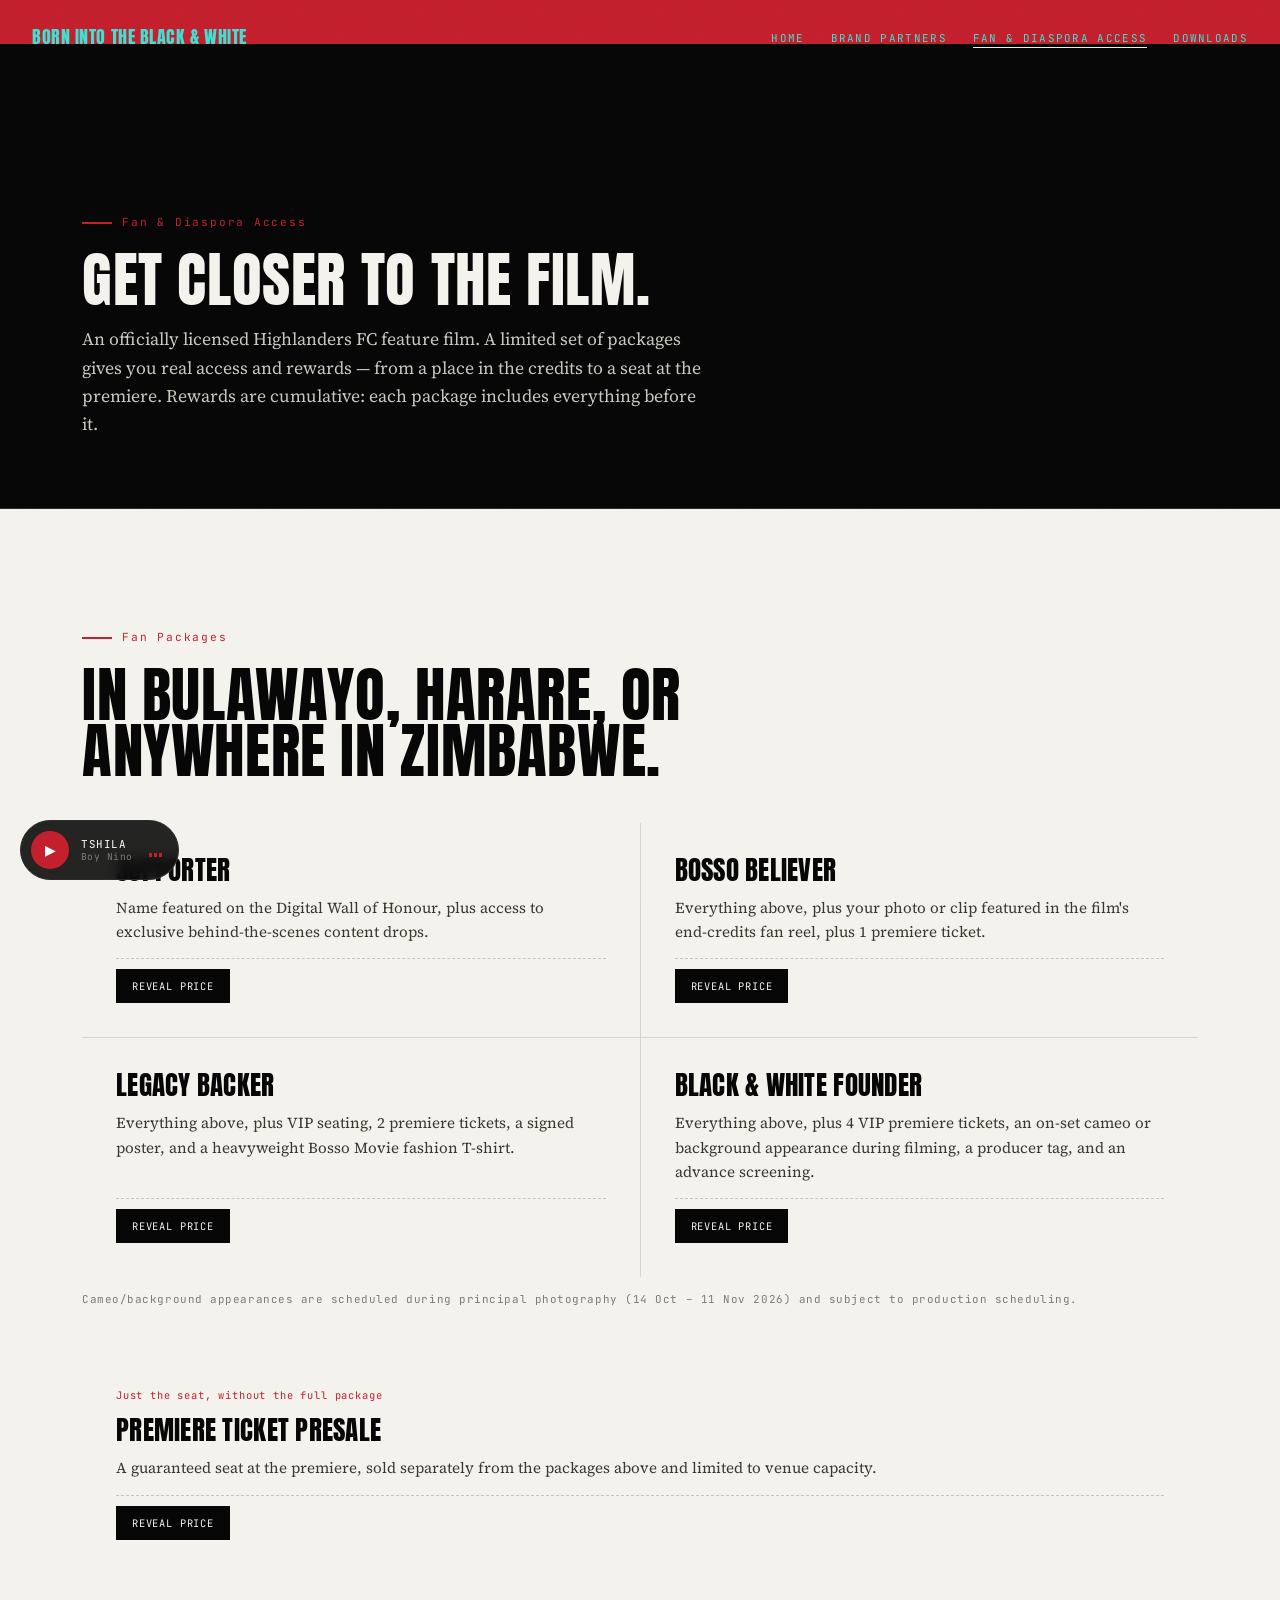
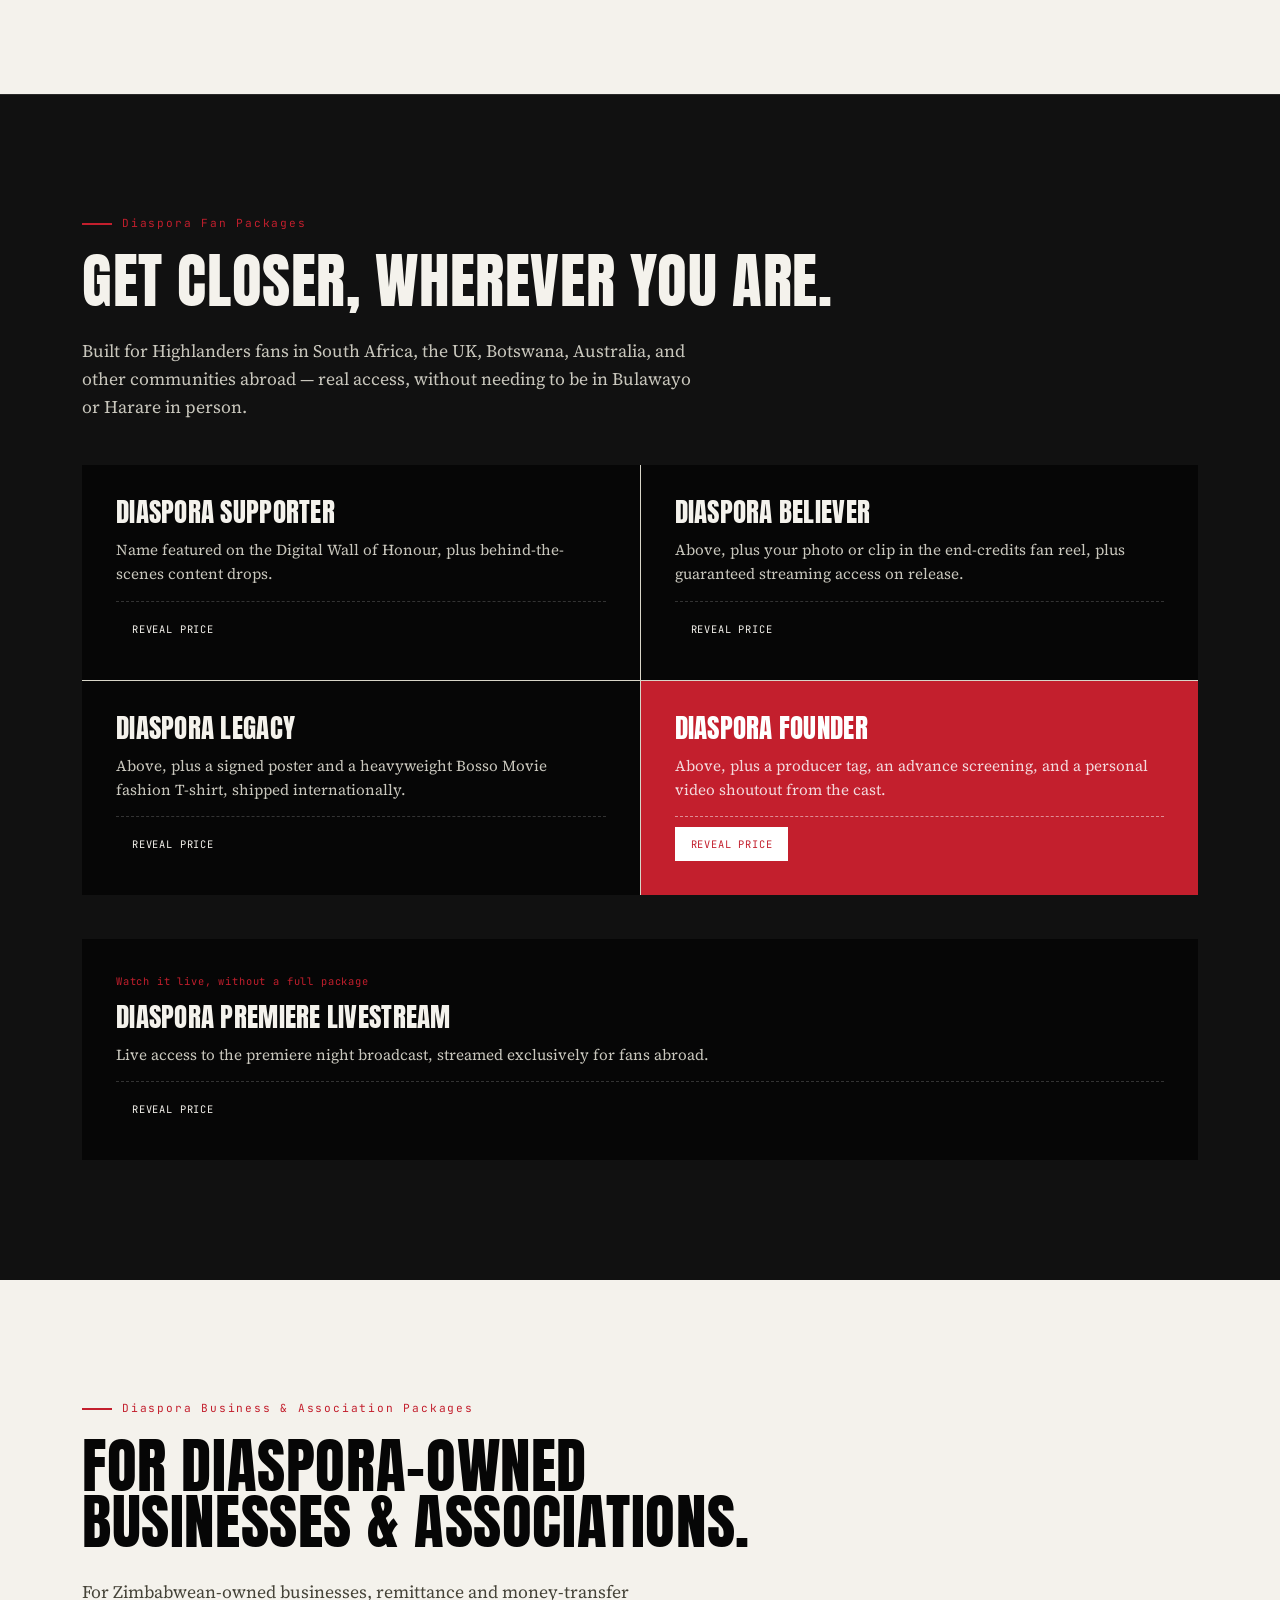
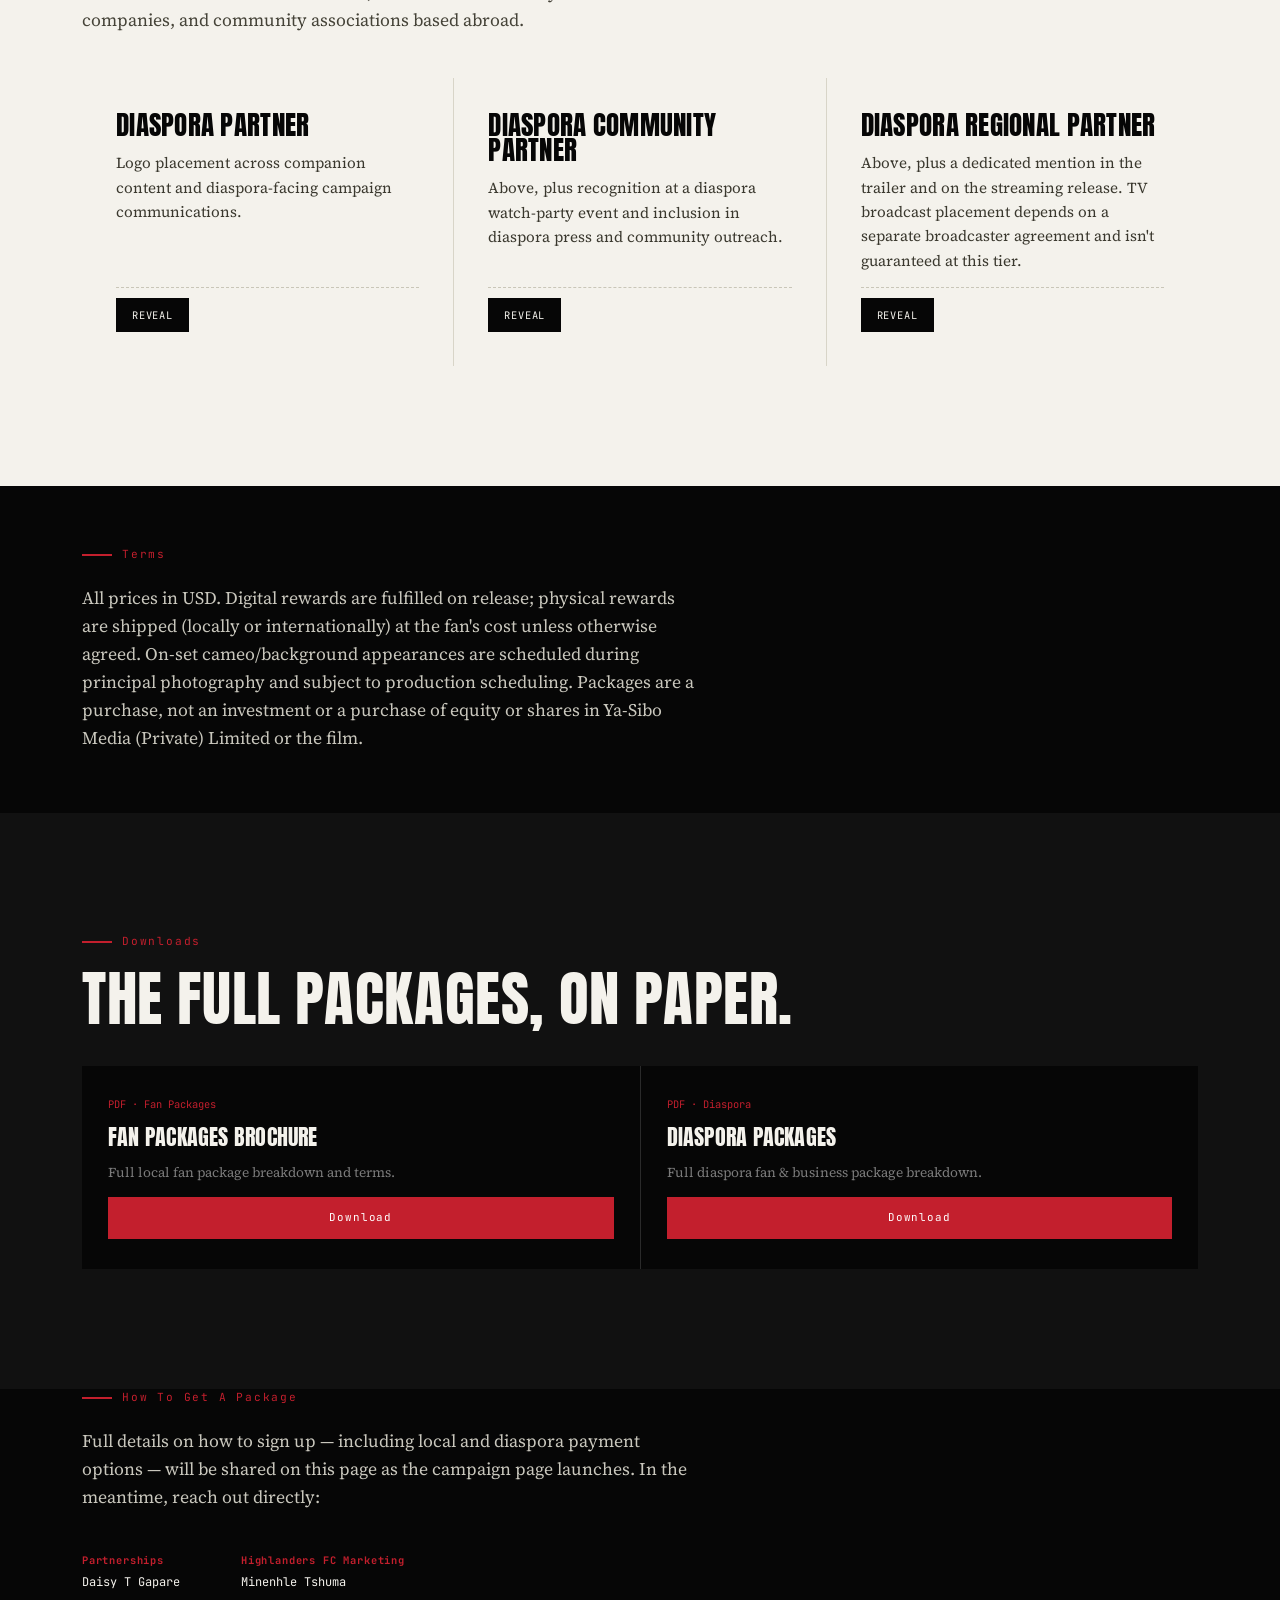
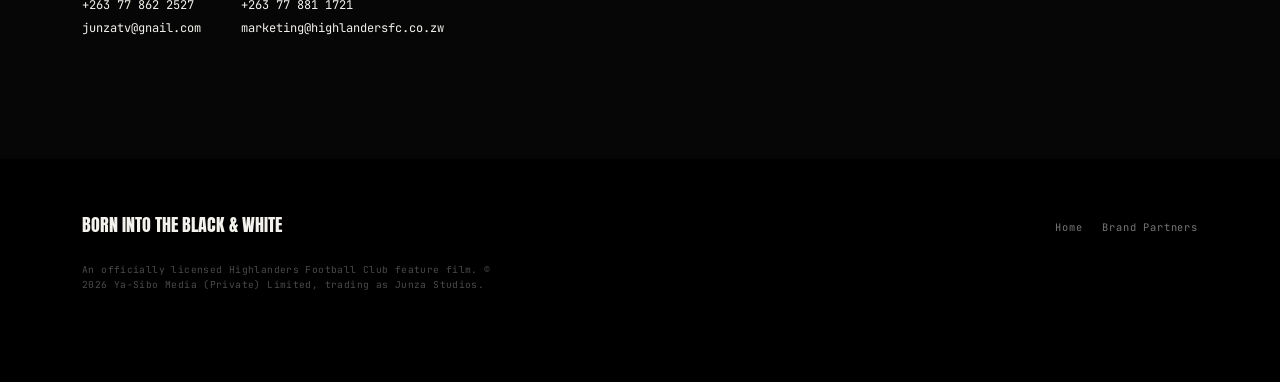
==== fan-access.html @ b7663423 "Add files via upload" ====
<!DOCTYPE html>
<html lang="en">
<head>
<meta charset="UTF-8">
<meta name="viewport" content="width=device-width, initial-scale=1.0">
<title>Fan &amp; Diaspora Access — Born into the Black and White</title>
<meta name="description" content="Fan and diaspora packages for Born into the Black and White, an officially licensed Highlanders FC feature film.">
<link rel="stylesheet" href="style.css">
</head>
<body>

<nav class="site-nav">
  <div class="brand">BORN INTO THE BLACK &amp; WHITE</div>
  <ul>
    <li><a href="index.html">Home</a></li>
    <li><a href="partners.html">Brand Partners</a></li>
    <li><a href="fan-access.html" class="active">Fan &amp; Diaspora Access</a></li>
    <li><a href="#downloads">Downloads</a></li>
  </ul>
  <button class="menu-toggle" aria-label="Menu">MENU</button>
</nav>

<div class="ticker" aria-hidden="true">
  <div class="ticker-track">
    <span>YOUR NAME IN THE CREDITS OF A REAL FEATURE FILM</span>
    <span>★</span>
    <span>DIASPORA STREAMING — WHEREVER YOU ARE</span>
    <span>★</span>
    <span>PREMIERE — BULAWAYO &amp; HARARE, 4 DECEMBER 2026</span>
    <span>★</span>
  </div>
</div>

<header class="subhero">
  <div class="wrap">
    <div class="eyebrow">Fan &amp; Diaspora Access</div>
    <h1 class="section-title">Get closer to the film.</h1>
    <p class="lede">An officially licensed Highlanders FC feature film. A limited set of packages gives you real access and rewards — from a place in the credits to a seat at the premiere. Rewards are cumulative: each package includes everything before it.</p>
  </div>
</header>

<!-- LOCAL FAN PACKAGES -->
<section class="on-paper">
  <div class="wrap">
    <div class="eyebrow">Fan Packages</div>
    <h2 class="section-title">In Bulawayo, Harare, or anywhere in Zimbabwe.</h2>

    <div class="tier-grid">
      <div class="tier-card">
        <h3 class="tier-name">Supporter</h3>
        <p class="desc">Name featured on the Digital Wall of Honour, plus access to exclusive behind-the-scenes content drops.</p>
        <div class="reveal-row"><button class="reveal-btn">Reveal Price</button><span class="price-value">$10</span></div>
      </div>
      <div class="tier-card">
        <h3 class="tier-name">Bosso Believer</h3>
        <p class="desc">Everything above, plus your photo or clip featured in the film's end-credits fan reel, plus 1 premiere ticket.</p>
        <div class="reveal-row"><button class="reveal-btn">Reveal Price</button><span class="price-value">$50</span></div>
      </div>
      <div class="tier-card">
        <h3 class="tier-name">Legacy Backer</h3>
        <p class="desc">Everything above, plus VIP seating, 2 premiere tickets, a signed poster, and a heavyweight Bosso Movie fashion T-shirt.</p>
        <div class="reveal-row"><button class="reveal-btn">Reveal Price</button><span class="price-value">$200</span></div>
      </div>
      <div class="tier-card">
        <h3 class="tier-name">Black &amp; White Founder</h3>
        <p class="desc">Everything above, plus 4 VIP premiere tickets, an on-set cameo or background appearance during filming, a producer tag, and an advance screening.</p>
        <div class="reveal-row"><button class="reveal-btn">Reveal Price</button><span class="price-value">$500</span></div>
      </div>
    </div>
    <p class="cumulative-note">Cameo/background appearances are scheduled during principal photography (14 Oct – 11 Nov 2026) and subject to production scheduling.</p>

    <div class="tier-grid single" style="margin-top:44px;">
      <div class="tier-card">
        <div class="tier-for">Just the seat, without the full package</div>
        <h3 class="tier-name">Premiere Ticket Presale</h3>
        <p class="desc">A guaranteed seat at the premiere, sold separately from the packages above and limited to venue capacity.</p>
        <div class="reveal-row"><button class="reveal-btn">Reveal Price</button><span class="price-value">$15</span></div>
      </div>
    </div>
  </div>
</section>

<!-- DIASPORA PACKAGES -->
<section style="background:var(--ink-2);border-top:1px solid var(--line);">
  <div class="wrap">
    <div class="eyebrow">Diaspora Fan Packages</div>
    <h2 class="section-title">Get closer, wherever you are.</h2>
    <p class="lede">Built for Highlanders fans in South Africa, the UK, Botswana, Australia, and other communities abroad — real access, without needing to be in Bulawayo or Harare in person.</p>

    <div class="tier-grid">
      <div class="tier-card" style="background:var(--ink);color:var(--paper);">
        <h3 class="tier-name" style="color:var(--paper);">Diaspora Supporter</h3>
        <p class="desc" style="color:#c9c7bd;">Name featured on the Digital Wall of Honour, plus behind-the-scenes content drops.</p>
        <div class="reveal-row" style="border-top-color:#333;"><button class="reveal-btn">Reveal Price</button><span class="price-value">$15</span></div>
      </div>
      <div class="tier-card" style="background:var(--ink);color:var(--paper);">
        <h3 class="tier-name" style="color:var(--paper);">Diaspora Believer</h3>
        <p class="desc" style="color:#c9c7bd;">Above, plus your photo or clip in the end-credits fan reel, plus guaranteed streaming access on release.</p>
        <div class="reveal-row" style="border-top-color:#333;"><button class="reveal-btn">Reveal Price</button><span class="price-value">$60</span></div>
      </div>
      <div class="tier-card" style="background:var(--ink);color:var(--paper);">
        <h3 class="tier-name" style="color:var(--paper);">Diaspora Legacy</h3>
        <p class="desc" style="color:#c9c7bd;">Above, plus a signed poster and a heavyweight Bosso Movie fashion T-shirt, shipped internationally.</p>
        <div class="reveal-row" style="border-top-color:#333;"><button class="reveal-btn">Reveal Price</button><span class="price-value">$220</span></div>
      </div>
      <div class="tier-card" style="background:var(--blood);color:#fff;">
        <h3 class="tier-name" style="color:#fff;">Diaspora Founder</h3>
        <p class="desc" style="color:#f3d9dc;">Above, plus a producer tag, an advance screening, and a personal video shoutout from the cast.</p>
        <div class="reveal-row" style="border-top-color:#e08b93;"><button class="reveal-btn" style="background:#fff;color:var(--blood);">Reveal Price</button><span class="price-value" style="color:#fff;">$550</span></div>
      </div>
    </div>

    <div class="tier-grid single" style="margin-top:44px;">
      <div class="tier-card" style="background:var(--ink);color:var(--paper);">
        <div class="tier-for">Watch it live, without a full package</div>
        <h3 class="tier-name" style="color:var(--paper);">Diaspora Premiere Livestream</h3>
        <p class="desc" style="color:#c9c7bd;">Live access to the premiere night broadcast, streamed exclusively for fans abroad.</p>
        <div class="reveal-row" style="border-top-color:#333;"><button class="reveal-btn">Reveal Price</button><span class="price-value">$20</span></div>
      </div>
    </div>
  </div>
</section>

<!-- DIASPORA BUSINESS -->
<section class="on-paper">
  <div class="wrap">
    <div class="eyebrow">Diaspora Business &amp; Association Packages</div>
    <h2 class="section-title">For diaspora-owned businesses &amp; associations.</h2>
    <p class="lede">For Zimbabwean-owned businesses, remittance and money-transfer companies, and community associations based abroad.</p>

    <div class="tier-grid" style="grid-template-columns:repeat(3,1fr);">
      <div class="tier-card">
        <h3 class="tier-name">Diaspora Partner</h3>
        <p class="desc">Logo placement across companion content and diaspora-facing campaign communications.</p>
        <div class="reveal-row"><button class="reveal-btn">Reveal</button><span class="price-value">$1,500</span></div>
      </div>
      <div class="tier-card">
        <h3 class="tier-name">Diaspora Community Partner</h3>
        <p class="desc">Above, plus recognition at a diaspora watch-party event and inclusion in diaspora press and community outreach.</p>
        <div class="reveal-row"><button class="reveal-btn">Reveal</button><span class="price-value">$3,000</span></div>
      </div>
      <div class="tier-card">
        <h3 class="tier-name">Diaspora Regional Partner</h3>
        <p class="desc">Above, plus a dedicated mention in the trailer and on the streaming release. TV broadcast placement depends on a separate broadcaster agreement and isn't guaranteed at this tier.</p>
        <div class="reveal-row"><button class="reveal-btn">Reveal</button><span class="price-value">$5,000</span></div>
      </div>
    </div>
  </div>
</section>

<!-- TERMS -->
<section style="padding-top:60px;padding-bottom:60px;">
  <div class="wrap">
    <div class="eyebrow">Terms</div>
    <p class="lede">All prices in USD. Digital rewards are fulfilled on release; physical rewards are shipped (locally or internationally) at the fan's cost unless otherwise agreed. On-set cameo/background appearances are scheduled during principal photography and subject to production scheduling. Packages are a purchase, not an investment or a purchase of equity or shares in Ya-Sibo Media (Private) Limited or the film.</p>
  </div>
</section>

<!-- DOWNLOADS -->
<section id="downloads" class="downloads">
  <div class="wrap">
    <div class="eyebrow">Downloads</div>
    <h2 class="section-title">The full packages, on paper.</h2>
    <div class="dl-grid">
      <div class="dl-card">
        <div class="dl-icon">PDF · Fan Packages</div>
        <h3>Fan Packages Brochure</h3>
        <p>Full local fan package breakdown and terms.</p>
        <a class="dl-btn" href="assets/Fan-Packages-Brochure.pdf" download>Download</a>
      </div>
      <div class="dl-card">
        <div class="dl-icon">PDF · Diaspora</div>
        <h3>Diaspora Packages</h3>
        <p>Full diaspora fan &amp; business package breakdown.</p>
        <a class="dl-btn" href="assets/Diaspora-Packages.pdf" download>Download</a>
      </div>
    </div>
  </div>
</section>

<!-- HOW TO GET A PACKAGE -->
<section style="padding-top:0;">
  <div class="wrap">
    <div class="eyebrow">How To Get A Package</div>
    <p class="lede">Full details on how to sign up — including local and diaspora payment options — will be shared on this page as the campaign page launches. In the meantime, reach out directly:</p>
    <div class="contact-people">
      <div class="who"><b>Partnerships</b>Daisy T Gapare<br>+263 77 862 2527<br>junzatv@gnail.com</div>
      <div class="who"><b>Highlanders FC Marketing</b>Minenhle Tshuma<br>+263 77 881 1721<br>marketing@highlandersfc.co.zw</div>
    </div>
  </div>
</section>

<footer>
  <div class="wrap">
    <div class="footer-row">
      <div class="brand">BORN INTO THE BLACK &amp; WHITE</div>
      <ul>
        <li><a href="index.html">Home</a></li>
        <li><a href="partners.html">Brand Partners</a></li>
      </ul>
    </div>
    <div class="fine">An officially licensed Highlanders Football Club feature film. © 2026 Ya-Sibo Media (Private) Limited, trading as Junza Studios.</div>
  </div>
</footer>

<div class="player" id="player">
  <button id="player-toggle" aria-label="Play theme song"><span id="player-icon">▶</span></button>
  <div class="meta">
    <span class="track">TSHILA</span>
    <span class="artist">Boy Nino</span>
  </div>
  <div class="eq"><span></span><span></span><span></span></div>
  <audio id="theme-audio" src="assets/theme-song.mp3" preload="none"></audio>
</div>

<script src="script.js"></script>
</body>
</html>
---- style.css ----
@import url('https://fonts.googleapis.com/css2?family=Anton&family=Source+Serif+4:ital,opsz,wght@0,8..60,400;0,8..60,500;0,8..60,600;1,8..60,400&family=JetBrains+Mono:wght@400;500;700&display=swap');

:root{
  --ink:#060606;
  --ink-2:#111111;
  --paper:#f4f2ec;
  --paper-dim:#e6e3d8;
  --blood:#c31f2d;
  --blood-deep:#8f1620;
  --steel:#7a7a7a;
  --line:#2a2a2a;
  --line-light:#d8d5c8;
}
*{box-sizing:border-box;margin:0;padding:0;}
html{scroll-behavior:smooth;}
body{
  background:var(--ink);
  color:var(--paper);
  font-family:'Source Serif 4', serif;
  line-height:1.6;
  overflow-x:hidden;
}
h1,h2,h3,.display{
  font-family:'Anton', sans-serif;
  letter-spacing:0.01em;
  line-height:0.92;
  font-weight:400;
  text-transform:uppercase;
}
.mono{
  font-family:'JetBrains Mono', monospace;
  letter-spacing:0.1em;
  text-transform:uppercase;
}
a{color:inherit;text-decoration:none;}
img{max-width:100%;display:block;}
.wrap{max-width:1180px;margin:0 auto;padding:0 32px;}
@media (max-width:640px){ .wrap{padding:0 20px;} }

/* film-grain overlay */
body::before{
  content:'';position:fixed;inset:0;pointer-events:none;z-index:200;opacity:0.05;
  background-image:url("data:image/svg+xml,%3Csvg xmlns='http://www.w3.org/2000/svg' width='120' height='120'%3E%3Cfilter id='n'%3E%3CfeTurbulence type='fractalNoise' baseFrequency='0.9' numOctaves='2' stitchTiles='stitch'/%3E%3C/filter%3E%3Crect width='100%25' height='100%25' filter='url(%23n)'/%3E%3C/svg%3E");
  mix-blend-mode:overlay;
}

/* ---------- NAV ---------- */
nav.site-nav{
  position:fixed;top:0;left:0;right:0;z-index:100;
  display:flex;align-items:center;justify-content:space-between;
  padding:22px 32px;
  mix-blend-mode:difference;
  color:#fff;
}
nav.site-nav .brand{font-family:'Anton';font-size:1.15rem;letter-spacing:0.03em;}
nav.site-nav ul{display:flex;gap:26px;list-style:none;}
nav.site-nav a{font-family:'JetBrains Mono';font-size:0.68rem;letter-spacing:0.12em;text-transform:uppercase;}
nav.site-nav a.active{border-bottom:1px solid var(--paper);padding-bottom:2px;}
nav.site-nav .menu-toggle{display:none;background:none;border:none;color:#fff;font-family:'JetBrains Mono';font-size:0.68rem;cursor:pointer;}
@media (max-width:780px){
  nav.site-nav ul{display:none;}
  nav.site-nav .menu-toggle{display:block;}
}

/* ---------- TICKER ---------- */
.ticker{
  position:relative;z-index:20;background:var(--blood);color:#fff;
  overflow:hidden;white-space:nowrap;padding:9px 0;
}
.ticker-track{display:inline-block;padding-left:100%;animation:ticker 32s linear infinite;}
.ticker span{font-family:'JetBrains Mono';font-size:0.7rem;letter-spacing:0.12em;margin-right:48px;}
@keyframes ticker{ from{transform:translateX(0);} to{transform:translateX(-100%);} }
@media (prefers-reduced-motion: reduce){ .ticker-track{animation:none;} }

/* ---------- ELEMENT SCAFFOLD ---------- */
section{padding:120px 0;position:relative;}
.eyebrow{
  font-family:'JetBrains Mono';font-size:0.7rem;letter-spacing:0.16em;
  color:var(--blood);margin-bottom:20px;display:flex;align-items:center;gap:10px;
}
.eyebrow::before{content:'';width:30px;height:2px;background:var(--blood);display:inline-block;}
.section-title{font-size:clamp(2.1rem,5.5vw,3.8rem);margin-bottom:28px;max-width:760px;}
.lede{font-size:1.1rem;max-width:620px;color:#c9c7bd;}
.on-paper .lede{color:#454338;}
.on-paper{background:var(--paper);color:var(--ink);}
.on-paper .section-title{color:var(--ink);}

/* ---------- MINI PLAYER (persists across pages) ---------- */
.player{
  position:fixed;left:20px;bottom:20px;z-index:150;
  display:flex;align-items:center;gap:12px;
  background:rgba(6,6,6,0.88);backdrop-filter:blur(6px);
  border:1px solid #2c2c2c;padding:10px 16px 10px 10px;
  border-radius:999px;
}
.player button{
  width:38px;height:38px;border-radius:50%;border:none;background:var(--blood);color:#fff;
  cursor:pointer;font-size:0.85rem;display:flex;align-items:center;justify-content:center;flex-shrink:0;
}
.player button:focus-visible{outline:2px solid #fff;outline-offset:2px;}
.player .meta{display:flex;flex-direction:column;line-height:1.15;}
.player .meta .track{font-family:'JetBrains Mono';font-size:0.68rem;letter-spacing:0.05em;color:#fff;}
.player .meta .artist{font-family:'JetBrains Mono';font-size:0.6rem;letter-spacing:0.05em;color:var(--steel);}
.eq{display:flex;align-items:flex-end;gap:2px;height:14px;margin-left:4px;}
.eq span{width:3px;background:var(--blood);height:4px;animation:eq 0.9s ease-in-out infinite;}
.eq span:nth-child(2){animation-delay:0.15s;}
.eq span:nth-child(3){animation-delay:0.3s;}
.player.playing .eq span{animation-play-state:running;}
.player:not(.playing) .eq span{animation-play-state:paused;height:4px;}
@keyframes eq{ 0%,100%{height:4px;} 50%{height:14px;} }

/* ---------- HERO (index) ---------- */
.hero{
  position:relative;min-height:100svh;display:flex;align-items:flex-end;
  background:var(--ink);overflow:hidden;
}
.hero-media{
  position:absolute;inset:0;z-index:1;
}
.hero-media img, .hero-media video{
  width:100%;height:100%;object-fit:cover;object-position:center 15%;
  animation:kenburns 24s ease-in-out infinite alternate;
}
@keyframes kenburns{ from{transform:scale(1);} to{transform:scale(1.08);} }
.hero-media::after{
  content:'';position:absolute;inset:0;
  background:linear-gradient(180deg, rgba(6,6,6,0.15) 0%, rgba(6,6,6,0.35) 55%, rgba(6,6,6,0.96) 100%);
}
.hero-content{position:relative;z-index:5;padding:0 32px 64px;width:100%;}
.hero-content .badge{
  display:inline-flex;align-items:center;gap:8px;font-family:'JetBrains Mono';
  font-size:0.65rem;letter-spacing:0.12em;color:var(--paper);border:1px solid #444;
  padding:7px 14px;border-radius:999px;margin-bottom:22px;
}
.hero-content .badge::before{content:'●';color:var(--blood);}
.hero-tagline{font-family:'Anton';font-size:clamp(1.1rem,2.6vw,1.6rem);color:var(--paper);
  max-width:640px;letter-spacing:0.01em;text-transform:none;line-height:1.25;font-style:normal;}
.hero-tagline em{color:var(--blood);font-style:normal;}
.scroll-cue{
  position:absolute;bottom:26px;right:32px;z-index:5;
  font-family:'JetBrains Mono';font-size:0.62rem;letter-spacing:0.16em;color:#999;
  writing-mode:vertical-rl;
}
@media (max-width:640px){ .scroll-cue{display:none;} }

/* ---------- TRUST STRIP ---------- */
.trust{background:var(--ink-2);border-top:1px solid var(--line);border-bottom:1px solid var(--line);padding:26px 0;}
.trust .wrap{display:flex;align-items:center;justify-content:space-between;flex-wrap:wrap;gap:18px;}
.trust p{font-family:'JetBrains Mono';font-size:0.72rem;letter-spacing:0.06em;color:#c9c7bd;}
.trust .links{display:flex;gap:20px;flex-wrap:wrap;}
.trust .links a{font-family:'JetBrains Mono';font-size:0.68rem;color:var(--blood);border-bottom:1px solid var(--blood);padding-bottom:2px;}

/* ---------- STORY (teaser, minimal) ---------- */
.story-copy{max-width:60ch;}
.story-copy p{font-size:1.15rem;margin-bottom:22px;}
.story-copy .theme-q{font-family:'Anton';font-size:clamp(1.5rem,3vw,2.2rem);text-transform:none;
  color:var(--paper);border-left:3px solid var(--blood);padding-left:22px;margin:36px 0;line-height:1.3;}
.veil-note{font-family:'JetBrains Mono';font-size:0.68rem;letter-spacing:0.08em;color:var(--steel);margin-top:20px;}

/* ---------- SOUND / MUSIC CARD ---------- */
.sound-card{
  display:flex;align-items:center;gap:28px;background:var(--ink-2);border:1px solid var(--line);
  padding:28px;margin-top:44px;flex-wrap:wrap;
}
.sound-art{width:96px;height:96px;flex-shrink:0;background:var(--paper);overflow:hidden;}
.sound-art img{width:100%;height:100%;object-fit:cover;}
.sound-info{flex:1;min-width:200px;}
.sound-info .eyebrow{margin-bottom:8px;}
.sound-info h3{font-size:1.6rem;}
.sound-info p{font-family:'JetBrains Mono';font-size:0.72rem;color:var(--steel);margin-top:6px;}
.big-play{
  width:56px;height:56px;border-radius:50%;background:var(--blood);border:none;color:#fff;
  font-size:1rem;cursor:pointer;flex-shrink:0;
}
.big-play:focus-visible{outline:2px solid #fff;outline-offset:2px;}

/* ---------- SOCIAL WATCH / PRESS WALL ---------- */
.press-grid{display:grid;grid-template-columns:repeat(3,1fr);gap:1px;background:var(--line);margin-top:48px;}
.press-card{background:var(--ink);padding:30px 26px;min-height:190px;display:flex;flex-direction:column;justify-content:space-between;}
.press-card .kind{font-family:'JetBrains Mono';font-size:0.62rem;color:var(--blood);letter-spacing:0.1em;}
.press-card h3{font-size:1.35rem;margin:10px 0 8px;text-transform:none;font-family:'Source Serif 4';font-weight:600;line-height:1.3;}
.press-card p{font-size:0.85rem;color:var(--steel);}
.press-card .src{margin-top:16px;font-family:'JetBrains Mono';font-size:0.65rem;color:var(--paper);border-bottom:1px solid var(--blood);align-self:flex-start;padding-bottom:2px;}
.press-card.placeholder{opacity:0.45;border:1px dashed #333;justify-content:center;align-items:center;text-align:center;}
.press-card.placeholder p{font-family:'JetBrains Mono';font-size:0.65rem;letter-spacing:0.08em;}
@media (max-width:900px){ .press-grid{grid-template-columns:1fr 1fr;} }
@media (max-width:600px){ .press-grid{grid-template-columns:1fr;} }

/* ---------- SPLIT CTA ---------- */
.split-cta{display:grid;grid-template-columns:1fr 1fr;min-height:60vh;}
.split-cta a{
  display:flex;flex-direction:column;justify-content:center;padding:60px 56px;
  position:relative;overflow:hidden;transition:padding-left 0.3s;
}
.split-cta a:hover{padding-left:72px;}
.split-cta a.brands{background:var(--ink);color:var(--paper);}
.split-cta a.fans{background:var(--blood);color:#fff;}
.split-cta .eyebrow{color:inherit;opacity:0.75;}
.split-cta .eyebrow::before{background:currentColor;}
.split-cta h3{font-size:clamp(2rem,5vw,3.2rem);}
.split-cta .arrow{margin-top:18px;font-family:'JetBrains Mono';font-size:0.75rem;letter-spacing:0.1em;}
@media (max-width:780px){ .split-cta{grid-template-columns:1fr;} }

/* ---------- FOOTER ---------- */
footer{background:#000;color:#777;padding:52px 0 90px;}
.footer-row{display:flex;justify-content:space-between;align-items:center;flex-wrap:wrap;gap:16px;}
footer .brand{font-family:'Anton';font-size:1.1rem;color:var(--paper);}
footer ul{list-style:none;display:flex;gap:20px;flex-wrap:wrap;}
footer a{font-family:'JetBrains Mono';font-size:0.65rem;letter-spacing:0.08em;}
footer .fine{font-family:'JetBrains Mono';font-size:0.6rem;color:#4a4a4a;margin-top:22px;letter-spacing:0.04em;max-width:70ch;}

/* ---------- SUB-PAGE HERO (partners / fan-access) ---------- */
.subhero{
  padding:170px 0 70px;background:var(--ink);border-bottom:1px solid var(--line);
}
.subhero .section-title{margin-bottom:18px;}

/* ---------- TABLES ---------- */
.data-table{width:100%;border-collapse:collapse;margin-top:32px;}
.data-table th, .data-table td{text-align:left;padding:16px 18px;border-bottom:1px solid var(--line-light);font-size:0.92rem;}
.on-paper .data-table th, .on-paper .data-table td{border-bottom:1px solid #d3d0c2;}
.data-table th{font-family:'JetBrains Mono';font-size:0.62rem;letter-spacing:0.1em;color:var(--blood);text-transform:uppercase;}
.data-table td.phase{font-family:'Anton';font-size:1.1rem;text-transform:uppercase;}

/* ---------- TIER / PACKAGE CARDS with price-reveal ---------- */
.tier-grid{display:grid;grid-template-columns:repeat(2,1fr);gap:1px;background:var(--line-light);margin-top:44px;}
.tier-grid.single{grid-template-columns:1fr;}
.tier-card{background:var(--paper);padding:34px;display:flex;flex-direction:column;gap:14px;}
.tier-card .tier-name{font-size:1.7rem;}
.tier-card .tier-for{font-family:'JetBrains Mono';font-size:0.65rem;color:var(--blood);letter-spacing:0.08em;}
.tier-card p.desc{font-size:0.95rem;color:#3a382e;}
.tier-card .cap{font-family:'JetBrains Mono';font-size:0.6rem;color:var(--steel);letter-spacing:0.06em;}
.reveal-row{display:flex;align-items:center;gap:14px;margin-top:auto;padding-top:10px;border-top:1px dashed #c9c6b8;}
.reveal-btn{
  font-family:'JetBrains Mono';font-size:0.65rem;letter-spacing:0.08em;text-transform:uppercase;
  background:var(--ink);color:var(--paper);border:none;padding:10px 16px;cursor:pointer;
}
.reveal-btn:focus-visible{outline:2px solid var(--blood);outline-offset:2px;}
.price-value{font-family:'JetBrains Mono';font-size:1rem;color:var(--blood);display:none;}
.price-value.shown{display:inline;}
.reveal-btn.used{display:none;}
@media (max-width:780px){ .tier-grid{grid-template-columns:1fr;} }

/* cumulative note */
.cumulative-note{font-family:'JetBrains Mono';font-size:0.68rem;color:var(--steel);letter-spacing:0.05em;margin-top:14px;}

/* ---------- DOWNLOADS ---------- */
.downloads{background:var(--ink-2);}
.dl-grid{display:grid;grid-template-columns:repeat(auto-fit,minmax(240px,1fr));gap:1px;background:var(--line);margin-top:40px;}
.dl-card{background:var(--ink);padding:30px 26px;display:flex;flex-direction:column;gap:14px;}
.dl-card .dl-icon{font-family:'JetBrains Mono';font-size:0.65rem;color:var(--blood);}
.dl-card h3{font-size:1.4rem;}
.dl-card p{font-size:0.85rem;color:var(--steel);}
.dl-card a.dl-btn{
  margin-top:auto;font-family:'JetBrains Mono';font-size:0.68rem;letter-spacing:0.08em;
  background:var(--blood);color:#fff;padding:12px 16px;text-align:center;
}
.dl-card.soon{opacity:0.5;}
.dl-card.soon a.dl-btn{background:#333;pointer-events:none;}

/* ---------- FORM ---------- */
.contact-block{background:var(--ink);}
form.inline-form{display:flex;flex-direction:column;gap:18px;max-width:520px;margin-top:36px;}
.field label{font-family:'JetBrains Mono';font-size:0.62rem;letter-spacing:0.1em;color:var(--blood);display:block;margin-bottom:8px;}
.field input, .field select, .field textarea{
  width:100%;background:transparent;border:none;border-bottom:1px solid #3a3a3a;
  color:var(--paper);font-family:'Source Serif 4';font-size:1rem;padding:10px 2px;
}
.field input:focus, .field select:focus, .field textarea:focus{ outline:none;border-bottom:1px solid var(--blood); }
.field select option{color:#000;}
button.submit{
  margin-top:6px;align-self:flex-start;background:var(--blood);color:#fff;border:none;
  font-family:'JetBrains Mono';font-size:0.72rem;letter-spacing:0.1em;text-transform:uppercase;
  padding:15px 28px;cursor:pointer;
}
button.submit:focus-visible{outline:2px solid #fff;outline-offset:2px;}
.form-status{font-family:'JetBrains Mono';font-size:0.7rem;color:var(--steel);min-height:1.2em;}
.contact-people{margin-top:40px;display:flex;gap:40px;flex-wrap:wrap;}
.contact-people .who{font-family:'JetBrains Mono';font-size:0.75rem;line-height:1.9;}
.contact-people .who b{color:var(--blood);display:block;font-size:0.65rem;letter-spacing:0.08em;}

@media (prefers-reduced-motion: reduce){
  html{scroll-behavior:auto;}
  .hero-media img, .hero-media video{animation:none;}
}
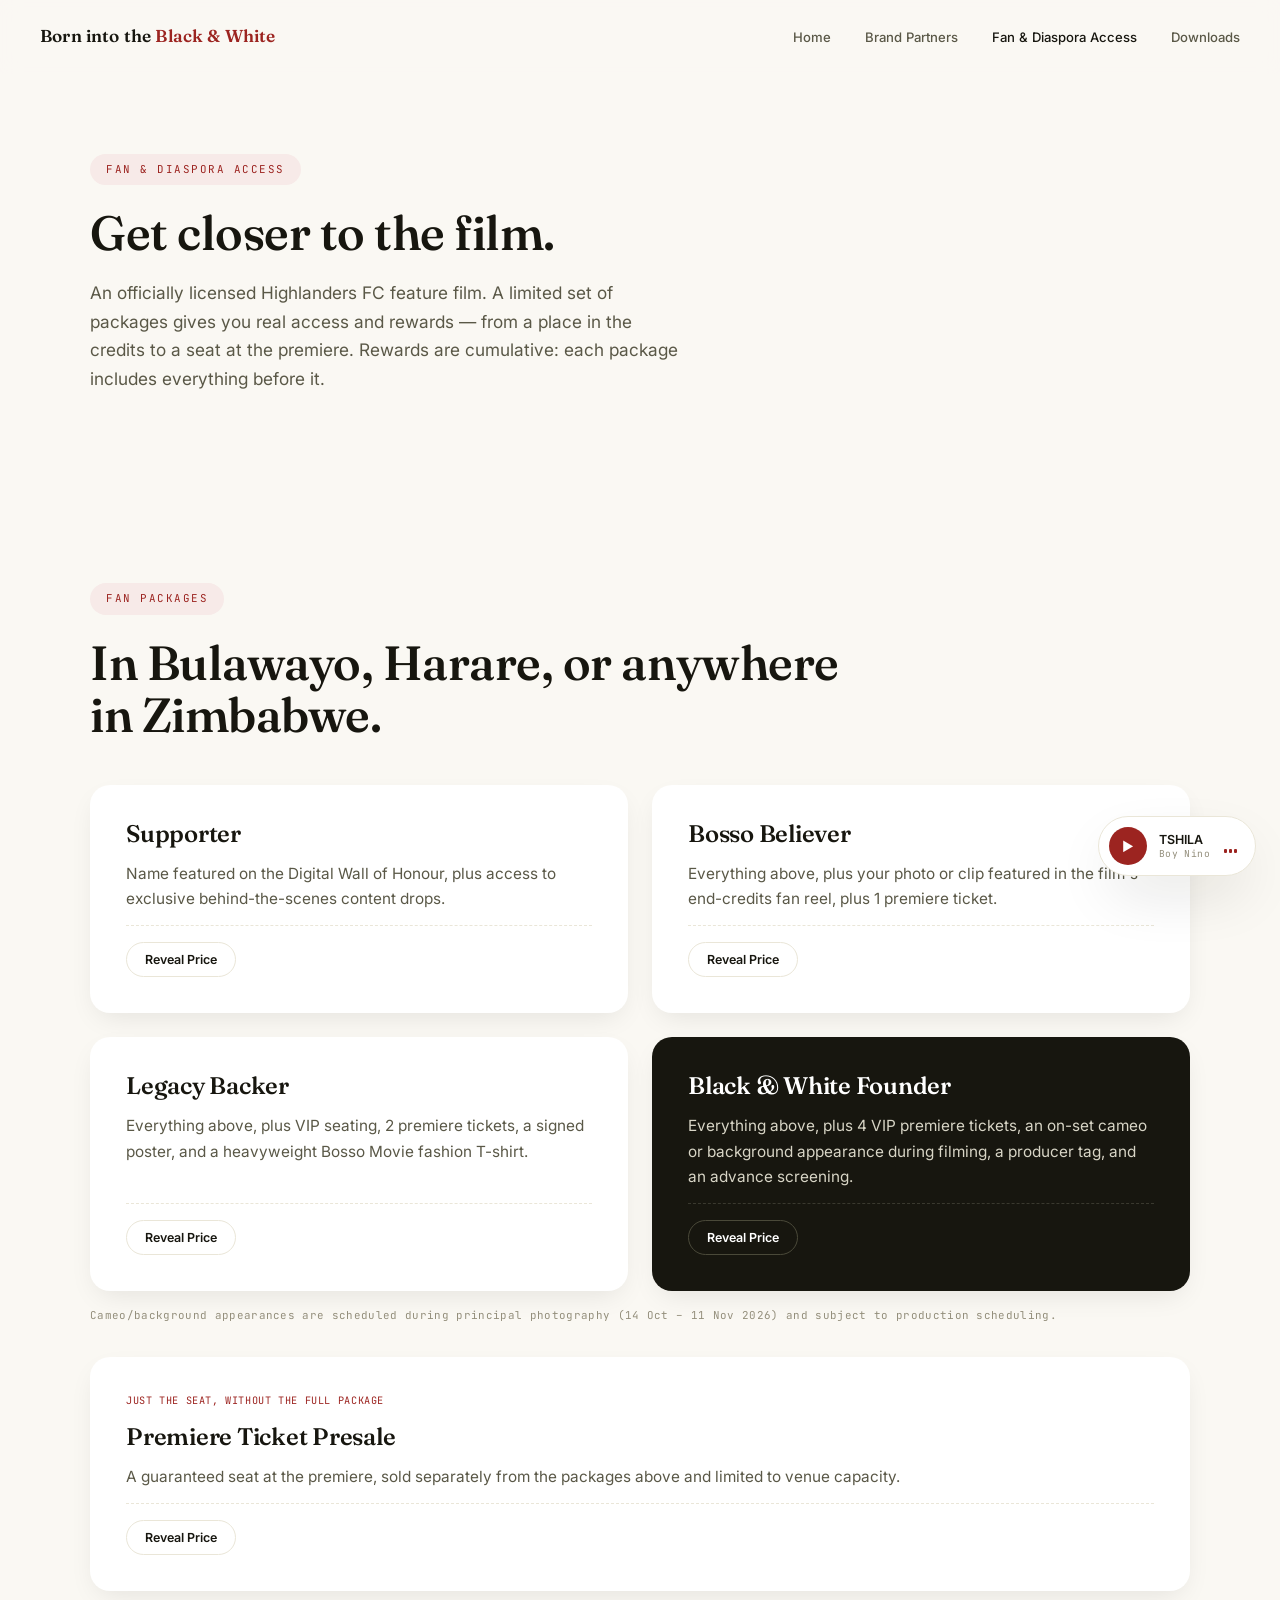
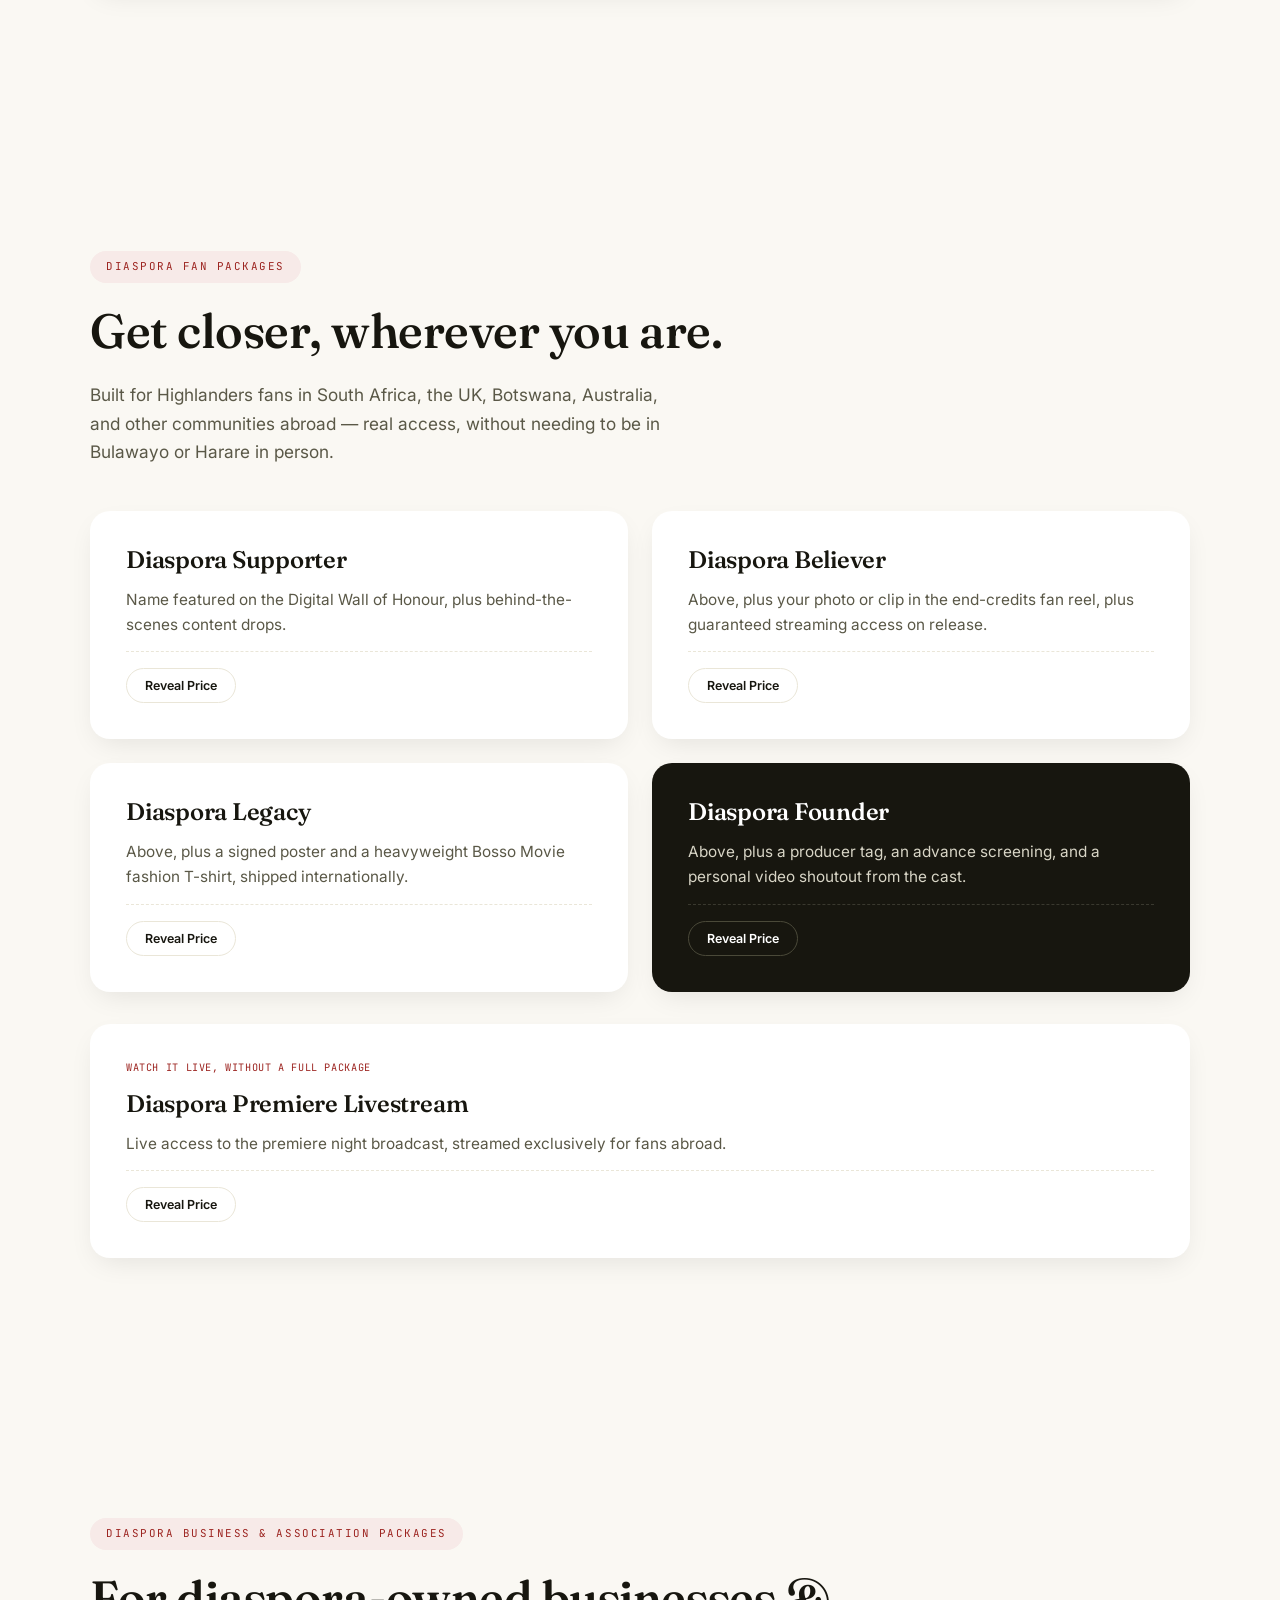
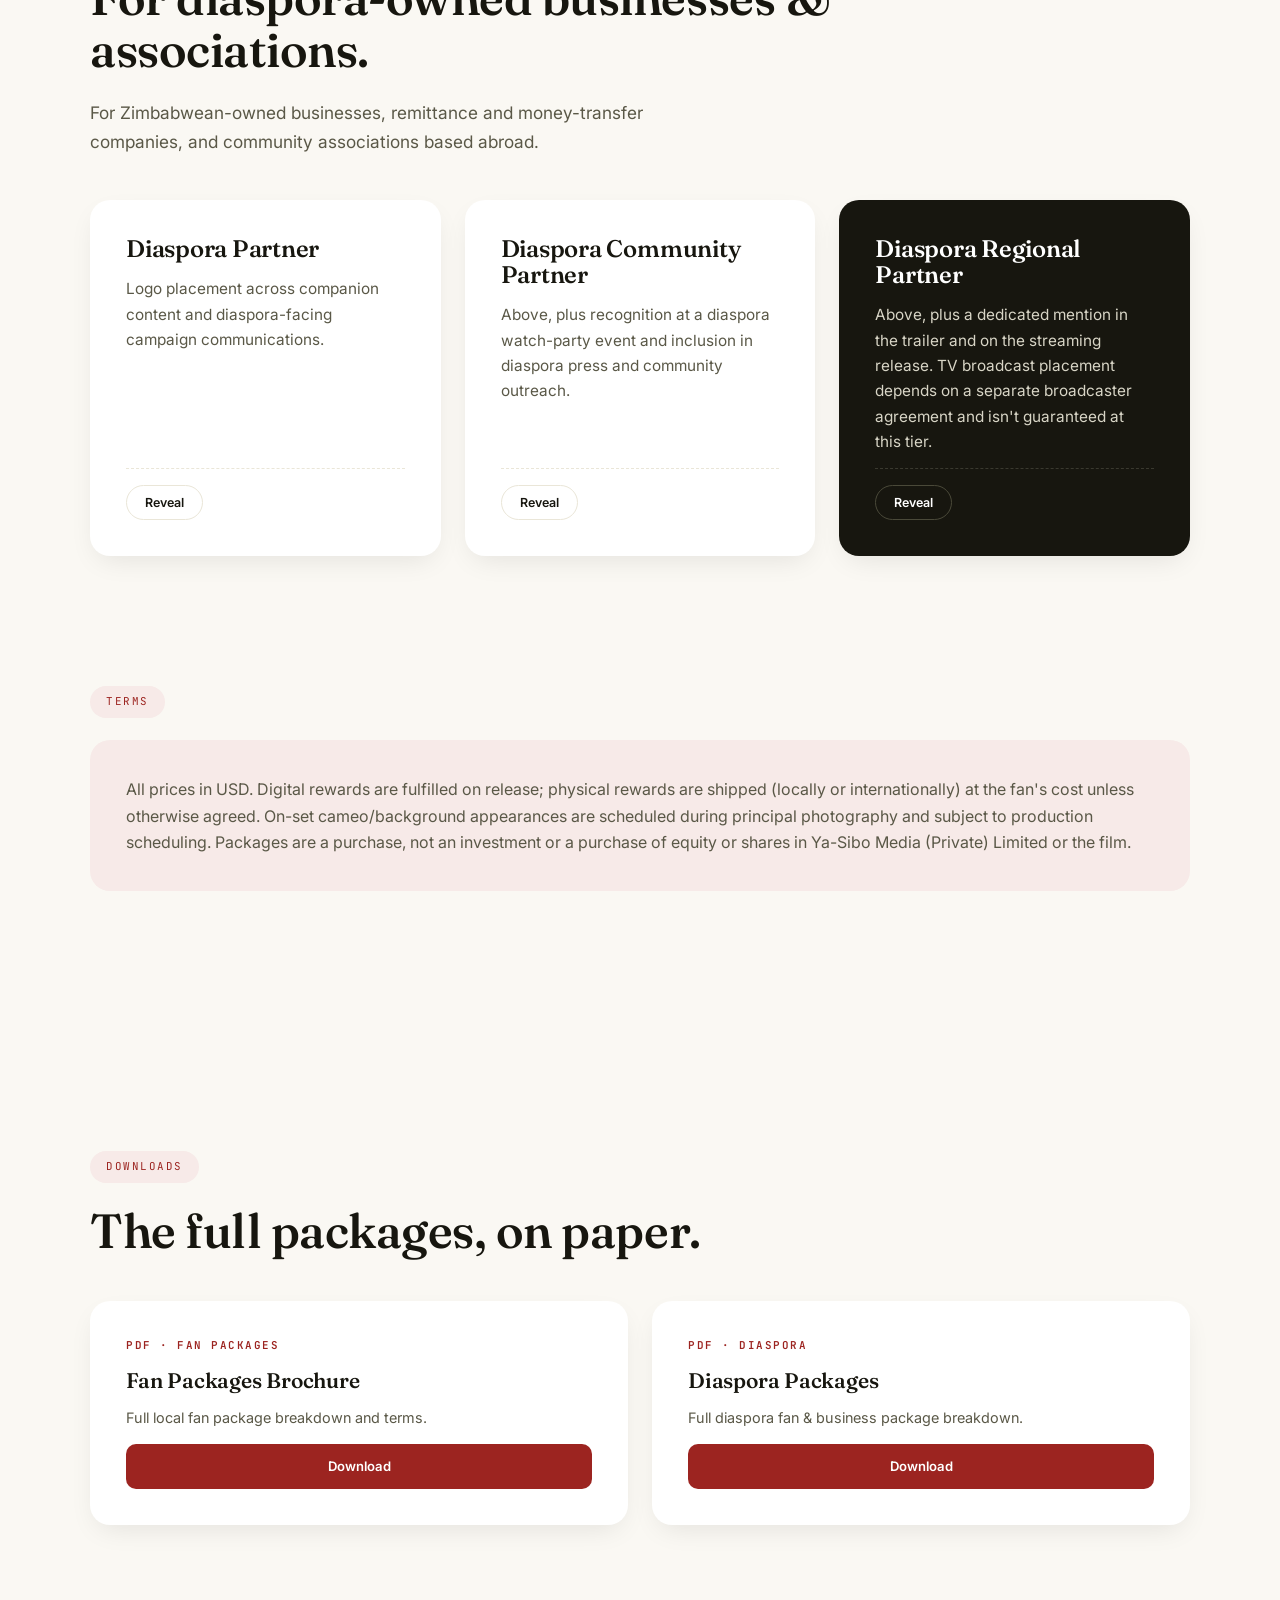
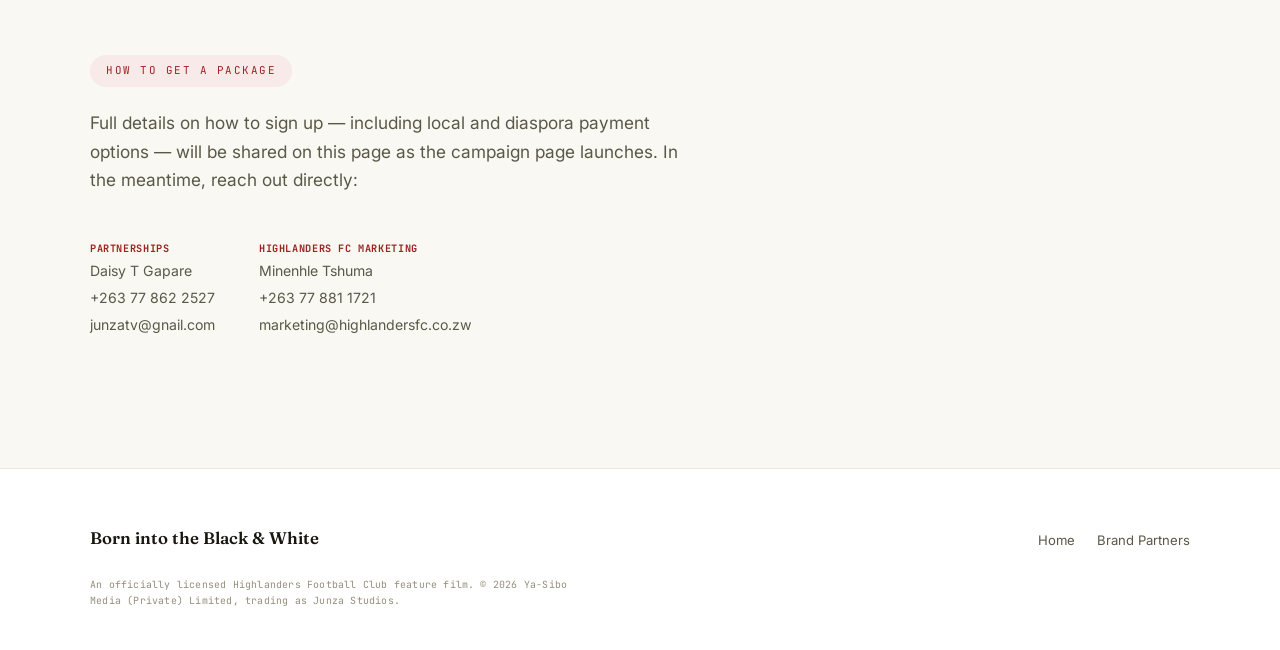
==== commit 8cc4db52: "Add files via upload" ====
--- a/fan-access.html
+++ b/fan-access.html
@@ -10,7 +10,7 @@
 <body>
 
 <nav class="site-nav">
-  <div class="brand">BORN INTO THE BLACK &amp; WHITE</div>
+  <div class="brand">Born into the <span>Black &amp; White</span></div>
   <ul>
     <li><a href="index.html">Home</a></li>
     <li><a href="partners.html">Brand Partners</a></li>
@@ -20,48 +20,37 @@
   <button class="menu-toggle" aria-label="Menu">MENU</button>
 </nav>
 
-<div class="ticker" aria-hidden="true">
-  <div class="ticker-track">
-    <span>YOUR NAME IN THE CREDITS OF A REAL FEATURE FILM</span>
-    <span>★</span>
-    <span>DIASPORA STREAMING — WHEREVER YOU ARE</span>
-    <span>★</span>
-    <span>PREMIERE — BULAWAYO &amp; HARARE, 4 DECEMBER 2026</span>
-    <span>★</span>
-  </div>
-</div>
-
 <header class="subhero">
   <div class="wrap">
-    <div class="eyebrow">Fan &amp; Diaspora Access</div>
-    <h1 class="section-title">Get closer to the film.</h1>
-    <p class="lede">An officially licensed Highlanders FC feature film. A limited set of packages gives you real access and rewards — from a place in the credits to a seat at the premiere. Rewards are cumulative: each package includes everything before it.</p>
+    <div class="eyebrow reveal">Fan &amp; Diaspora Access</div>
+    <h1 class="section-title reveal">Get closer to the film.</h1>
+    <p class="lede reveal">An officially licensed Highlanders FC feature film. A limited set of packages gives you real access and rewards — from a place in the credits to a seat at the premiere. Rewards are cumulative: each package includes everything before it.</p>
   </div>
 </header>
 
 <!-- LOCAL FAN PACKAGES -->
-<section class="on-paper">
-  <div class="wrap">
-    <div class="eyebrow">Fan Packages</div>
-    <h2 class="section-title">In Bulawayo, Harare, or anywhere in Zimbabwe.</h2>
-
-    <div class="tier-grid">
-      <div class="tier-card">
+<section>
+  <div class="wrap">
+    <div class="eyebrow reveal">Fan Packages</div>
+    <h2 class="section-title reveal">In Bulawayo, Harare, or anywhere in Zimbabwe.</h2>
+
+    <div class="tier-grid reveal-stagger">
+      <div class="card tier-card">
         <h3 class="tier-name">Supporter</h3>
         <p class="desc">Name featured on the Digital Wall of Honour, plus access to exclusive behind-the-scenes content drops.</p>
         <div class="reveal-row"><button class="reveal-btn">Reveal Price</button><span class="price-value">$10</span></div>
       </div>
-      <div class="tier-card">
+      <div class="card tier-card">
         <h3 class="tier-name">Bosso Believer</h3>
         <p class="desc">Everything above, plus your photo or clip featured in the film's end-credits fan reel, plus 1 premiere ticket.</p>
         <div class="reveal-row"><button class="reveal-btn">Reveal Price</button><span class="price-value">$50</span></div>
       </div>
-      <div class="tier-card">
+      <div class="card tier-card">
         <h3 class="tier-name">Legacy Backer</h3>
         <p class="desc">Everything above, plus VIP seating, 2 premiere tickets, a signed poster, and a heavyweight Bosso Movie fashion T-shirt.</p>
         <div class="reveal-row"><button class="reveal-btn">Reveal Price</button><span class="price-value">$200</span></div>
       </div>
-      <div class="tier-card">
+      <div class="card tier-card highlight">
         <h3 class="tier-name">Black &amp; White Founder</h3>
         <p class="desc">Everything above, plus 4 VIP premiere tickets, an on-set cameo or background appearance during filming, a producer tag, and an advance screening.</p>
         <div class="reveal-row"><button class="reveal-btn">Reveal Price</button><span class="price-value">$500</span></div>
@@ -69,8 +58,8 @@
     </div>
     <p class="cumulative-note">Cameo/background appearances are scheduled during principal photography (14 Oct – 11 Nov 2026) and subject to production scheduling.</p>
 
-    <div class="tier-grid single" style="margin-top:44px;">
-      <div class="tier-card">
+    <div class="tier-grid single" style="margin-top:32px;">
+      <div class="card tier-card">
         <div class="tier-for">Just the seat, without the full package</div>
         <h3 class="tier-name">Premiere Ticket Presale</h3>
         <p class="desc">A guaranteed seat at the premiere, sold separately from the packages above and limited to venue capacity.</p>
@@ -81,65 +70,65 @@
 </section>
 
 <!-- DIASPORA PACKAGES -->
-<section style="background:var(--ink-2);border-top:1px solid var(--line);">
-  <div class="wrap">
-    <div class="eyebrow">Diaspora Fan Packages</div>
-    <h2 class="section-title">Get closer, wherever you are.</h2>
-    <p class="lede">Built for Highlanders fans in South Africa, the UK, Botswana, Australia, and other communities abroad — real access, without needing to be in Bulawayo or Harare in person.</p>
-
-    <div class="tier-grid">
-      <div class="tier-card" style="background:var(--ink);color:var(--paper);">
-        <h3 class="tier-name" style="color:var(--paper);">Diaspora Supporter</h3>
-        <p class="desc" style="color:#c9c7bd;">Name featured on the Digital Wall of Honour, plus behind-the-scenes content drops.</p>
-        <div class="reveal-row" style="border-top-color:#333;"><button class="reveal-btn">Reveal Price</button><span class="price-value">$15</span></div>
-      </div>
-      <div class="tier-card" style="background:var(--ink);color:var(--paper);">
-        <h3 class="tier-name" style="color:var(--paper);">Diaspora Believer</h3>
-        <p class="desc" style="color:#c9c7bd;">Above, plus your photo or clip in the end-credits fan reel, plus guaranteed streaming access on release.</p>
-        <div class="reveal-row" style="border-top-color:#333;"><button class="reveal-btn">Reveal Price</button><span class="price-value">$60</span></div>
-      </div>
-      <div class="tier-card" style="background:var(--ink);color:var(--paper);">
-        <h3 class="tier-name" style="color:var(--paper);">Diaspora Legacy</h3>
-        <p class="desc" style="color:#c9c7bd;">Above, plus a signed poster and a heavyweight Bosso Movie fashion T-shirt, shipped internationally.</p>
-        <div class="reveal-row" style="border-top-color:#333;"><button class="reveal-btn">Reveal Price</button><span class="price-value">$220</span></div>
-      </div>
-      <div class="tier-card" style="background:var(--blood);color:#fff;">
-        <h3 class="tier-name" style="color:#fff;">Diaspora Founder</h3>
-        <p class="desc" style="color:#f3d9dc;">Above, plus a producer tag, an advance screening, and a personal video shoutout from the cast.</p>
-        <div class="reveal-row" style="border-top-color:#e08b93;"><button class="reveal-btn" style="background:#fff;color:var(--blood);">Reveal Price</button><span class="price-value" style="color:#fff;">$550</span></div>
-      </div>
-    </div>
-
-    <div class="tier-grid single" style="margin-top:44px;">
-      <div class="tier-card" style="background:var(--ink);color:var(--paper);">
+<section>
+  <div class="wrap">
+    <div class="eyebrow reveal">Diaspora Fan Packages</div>
+    <h2 class="section-title reveal">Get closer, wherever you are.</h2>
+    <p class="lede reveal">Built for Highlanders fans in South Africa, the UK, Botswana, Australia, and other communities abroad — real access, without needing to be in Bulawayo or Harare in person.</p>
+
+    <div class="tier-grid reveal-stagger">
+      <div class="card tier-card">
+        <h3 class="tier-name">Diaspora Supporter</h3>
+        <p class="desc">Name featured on the Digital Wall of Honour, plus behind-the-scenes content drops.</p>
+        <div class="reveal-row"><button class="reveal-btn">Reveal Price</button><span class="price-value">$15</span></div>
+      </div>
+      <div class="card tier-card">
+        <h3 class="tier-name">Diaspora Believer</h3>
+        <p class="desc">Above, plus your photo or clip in the end-credits fan reel, plus guaranteed streaming access on release.</p>
+        <div class="reveal-row"><button class="reveal-btn">Reveal Price</button><span class="price-value">$60</span></div>
+      </div>
+      <div class="card tier-card">
+        <h3 class="tier-name">Diaspora Legacy</h3>
+        <p class="desc">Above, plus a signed poster and a heavyweight Bosso Movie fashion T-shirt, shipped internationally.</p>
+        <div class="reveal-row"><button class="reveal-btn">Reveal Price</button><span class="price-value">$220</span></div>
+      </div>
+      <div class="card tier-card highlight">
+        <h3 class="tier-name">Diaspora Founder</h3>
+        <p class="desc">Above, plus a producer tag, an advance screening, and a personal video shoutout from the cast.</p>
+        <div class="reveal-row"><button class="reveal-btn">Reveal Price</button><span class="price-value">$550</span></div>
+      </div>
+    </div>
+
+    <div class="tier-grid single" style="margin-top:32px;">
+      <div class="card tier-card">
         <div class="tier-for">Watch it live, without a full package</div>
-        <h3 class="tier-name" style="color:var(--paper);">Diaspora Premiere Livestream</h3>
-        <p class="desc" style="color:#c9c7bd;">Live access to the premiere night broadcast, streamed exclusively for fans abroad.</p>
-        <div class="reveal-row" style="border-top-color:#333;"><button class="reveal-btn">Reveal Price</button><span class="price-value">$20</span></div>
+        <h3 class="tier-name">Diaspora Premiere Livestream</h3>
+        <p class="desc">Live access to the premiere night broadcast, streamed exclusively for fans abroad.</p>
+        <div class="reveal-row"><button class="reveal-btn">Reveal Price</button><span class="price-value">$20</span></div>
       </div>
     </div>
   </div>
 </section>
 
 <!-- DIASPORA BUSINESS -->
-<section class="on-paper">
-  <div class="wrap">
-    <div class="eyebrow">Diaspora Business &amp; Association Packages</div>
-    <h2 class="section-title">For diaspora-owned businesses &amp; associations.</h2>
-    <p class="lede">For Zimbabwean-owned businesses, remittance and money-transfer companies, and community associations based abroad.</p>
-
-    <div class="tier-grid" style="grid-template-columns:repeat(3,1fr);">
-      <div class="tier-card">
+<section>
+  <div class="wrap">
+    <div class="eyebrow reveal">Diaspora Business &amp; Association Packages</div>
+    <h2 class="section-title reveal">For diaspora-owned businesses &amp; associations.</h2>
+    <p class="lede reveal">For Zimbabwean-owned businesses, remittance and money-transfer companies, and community associations based abroad.</p>
+
+    <div class="tier-grid cols-3 reveal-stagger">
+      <div class="card tier-card">
         <h3 class="tier-name">Diaspora Partner</h3>
         <p class="desc">Logo placement across companion content and diaspora-facing campaign communications.</p>
         <div class="reveal-row"><button class="reveal-btn">Reveal</button><span class="price-value">$1,500</span></div>
       </div>
-      <div class="tier-card">
+      <div class="card tier-card">
         <h3 class="tier-name">Diaspora Community Partner</h3>
         <p class="desc">Above, plus recognition at a diaspora watch-party event and inclusion in diaspora press and community outreach.</p>
         <div class="reveal-row"><button class="reveal-btn">Reveal</button><span class="price-value">$3,000</span></div>
       </div>
-      <div class="tier-card">
+      <div class="card tier-card highlight">
         <h3 class="tier-name">Diaspora Regional Partner</h3>
         <p class="desc">Above, plus a dedicated mention in the trailer and on the streaming release. TV broadcast placement depends on a separate broadcaster agreement and isn't guaranteed at this tier.</p>
         <div class="reveal-row"><button class="reveal-btn">Reveal</button><span class="price-value">$5,000</span></div>
@@ -149,27 +138,29 @@
 </section>
 
 <!-- TERMS -->
-<section style="padding-top:60px;padding-bottom:60px;">
-  <div class="wrap">
-    <div class="eyebrow">Terms</div>
-    <p class="lede">All prices in USD. Digital rewards are fulfilled on release; physical rewards are shipped (locally or internationally) at the fan's cost unless otherwise agreed. On-set cameo/background appearances are scheduled during principal photography and subject to production scheduling. Packages are a purchase, not an investment or a purchase of equity or shares in Ya-Sibo Media (Private) Limited or the film.</p>
+<section style="padding-top:0;">
+  <div class="wrap">
+    <div class="eyebrow reveal">Terms</div>
+    <div class="terms-block reveal">
+      <p>All prices in USD. Digital rewards are fulfilled on release; physical rewards are shipped (locally or internationally) at the fan's cost unless otherwise agreed. On-set cameo/background appearances are scheduled during principal photography and subject to production scheduling. Packages are a purchase, not an investment or a purchase of equity or shares in Ya-Sibo Media (Private) Limited or the film.</p>
+    </div>
   </div>
 </section>
 
 <!-- DOWNLOADS -->
-<section id="downloads" class="downloads">
-  <div class="wrap">
-    <div class="eyebrow">Downloads</div>
-    <h2 class="section-title">The full packages, on paper.</h2>
-    <div class="dl-grid">
-      <div class="dl-card">
-        <div class="dl-icon">PDF · Fan Packages</div>
+<section id="downloads">
+  <div class="wrap">
+    <div class="eyebrow reveal">Downloads</div>
+    <h2 class="section-title reveal">The full packages, on paper.</h2>
+    <div class="dl-grid reveal-stagger">
+      <div class="card dl-card">
+        <div class="label">PDF · Fan Packages</div>
         <h3>Fan Packages Brochure</h3>
         <p>Full local fan package breakdown and terms.</p>
         <a class="dl-btn" href="assets/Fan-Packages-Brochure.pdf" download>Download</a>
       </div>
-      <div class="dl-card">
-        <div class="dl-icon">PDF · Diaspora</div>
+      <div class="card dl-card">
+        <div class="label">PDF · Diaspora</div>
         <h3>Diaspora Packages</h3>
         <p>Full diaspora fan &amp; business package breakdown.</p>
         <a class="dl-btn" href="assets/Diaspora-Packages.pdf" download>Download</a>
@@ -181,9 +172,9 @@
 <!-- HOW TO GET A PACKAGE -->
 <section style="padding-top:0;">
   <div class="wrap">
-    <div class="eyebrow">How To Get A Package</div>
-    <p class="lede">Full details on how to sign up — including local and diaspora payment options — will be shared on this page as the campaign page launches. In the meantime, reach out directly:</p>
-    <div class="contact-people">
+    <div class="eyebrow reveal">How To Get A Package</div>
+    <p class="lede reveal">Full details on how to sign up — including local and diaspora payment options — will be shared on this page as the campaign page launches. In the meantime, reach out directly:</p>
+    <div class="contact-people reveal">
       <div class="who"><b>Partnerships</b>Daisy T Gapare<br>+263 77 862 2527<br>junzatv@gnail.com</div>
       <div class="who"><b>Highlanders FC Marketing</b>Minenhle Tshuma<br>+263 77 881 1721<br>marketing@highlandersfc.co.zw</div>
     </div>
@@ -193,7 +184,7 @@
 <footer>
   <div class="wrap">
     <div class="footer-row">
-      <div class="brand">BORN INTO THE BLACK &amp; WHITE</div>
+      <div class="brand">Born into the Black &amp; White</div>
       <ul>
         <li><a href="index.html">Home</a></li>
         <li><a href="partners.html">Brand Partners</a></li>
--- a/style.css
+++ b/style.css
@@ -1,285 +1,317 @@
-@import url('https://fonts.googleapis.com/css2?family=Anton&family=Source+Serif+4:ital,opsz,wght@0,8..60,400;0,8..60,500;0,8..60,600;1,8..60,400&family=JetBrains+Mono:wght@400;500;700&display=swap');
+@import url('https://fonts.googleapis.com/css2?family=Fraunces:opsz,wght@9..144,400;9..144,500;9..144,600;9..144,700&family=Inter:wght@400;500;600;700&family=JetBrains+Mono:wght@500;600&display=swap');
 
 :root{
-  --ink:#060606;
-  --ink-2:#111111;
-  --paper:#f4f2ec;
-  --paper-dim:#e6e3d8;
-  --blood:#c31f2d;
-  --blood-deep:#8f1620;
-  --steel:#7a7a7a;
-  --line:#2a2a2a;
-  --line-light:#d8d5c8;
+  --bg:#faf8f3;
+  --surface:#ffffff;
+  --ink:#17160f;
+  --ink-soft:#5a5847;
+  --muted:#948f7c;
+  --line:#eae6d8;
+  --accent:#9c2420;
+  --accent-deep:#7a1c19;
+  --accent-soft:#f7eae8;
+  --gold:#a3812f;
+  --gold-soft:#f6efdf;
+  --radius:20px;
+  --radius-sm:12px;
+  --shadow:0 24px 60px -12px rgba(23,22,15,0.14);
+  --shadow-sm:0 10px 28px -8px rgba(23,22,15,0.10);
+  --ease:cubic-bezier(.22,.61,.36,1);
 }
 *{box-sizing:border-box;margin:0;padding:0;}
 html{scroll-behavior:smooth;}
 body{
-  background:var(--ink);
-  color:var(--paper);
-  font-family:'Source Serif 4', serif;
-  line-height:1.6;
-  overflow-x:hidden;
+  background:var(--bg);
+  color:var(--ink);
+  font-family:'Inter', sans-serif;
+  line-height:1.65;
+  -webkit-font-smoothing:antialiased;
 }
 h1,h2,h3,.display{
-  font-family:'Anton', sans-serif;
-  letter-spacing:0.01em;
-  line-height:0.92;
-  font-weight:400;
+  font-family:'Fraunces', serif;
+  font-optical-sizing:auto;
+  font-weight:560;
+  letter-spacing:-0.01em;
+  line-height:1.08;
+  color:var(--ink);
+}
+.label{
+  font-family:'JetBrains Mono', monospace;
+  font-size:0.68rem;
+  letter-spacing:0.14em;
   text-transform:uppercase;
-}
-.mono{
-  font-family:'JetBrains Mono', monospace;
-  letter-spacing:0.1em;
-  text-transform:uppercase;
+  font-weight:600;
 }
 a{color:inherit;text-decoration:none;}
 img{max-width:100%;display:block;}
-.wrap{max-width:1180px;margin:0 auto;padding:0 32px;}
-@media (max-width:640px){ .wrap{padding:0 20px;} }
-
-/* film-grain overlay */
-body::before{
-  content:'';position:fixed;inset:0;pointer-events:none;z-index:200;opacity:0.05;
-  background-image:url("data:image/svg+xml,%3Csvg xmlns='http://www.w3.org/2000/svg' width='120' height='120'%3E%3Cfilter id='n'%3E%3CfeTurbulence type='fractalNoise' baseFrequency='0.9' numOctaves='2' stitchTiles='stitch'/%3E%3C/filter%3E%3Crect width='100%25' height='100%25' filter='url(%23n)'/%3E%3C/svg%3E");
-  mix-blend-mode:overlay;
+.wrap{max-width:1180px;margin:0 auto;padding:0 40px;}
+@media (max-width:640px){ .wrap{padding:0 22px;} }
+button{font-family:inherit;}
+
+/* ---------- SCROLL REVEAL ---------- */
+.reveal{opacity:0;transform:translateY(26px);transition:opacity .8s var(--ease), transform .8s var(--ease);}
+.reveal.in{opacity:1;transform:translateY(0);}
+.reveal-stagger > *{opacity:0;transform:translateY(22px);transition:opacity .7s var(--ease), transform .7s var(--ease);}
+.reveal-stagger.in > *{opacity:1;transform:translateY(0);}
+.reveal-stagger.in > *:nth-child(1){transition-delay:.05s;}
+.reveal-stagger.in > *:nth-child(2){transition-delay:.13s;}
+.reveal-stagger.in > *:nth-child(3){transition-delay:.21s;}
+.reveal-stagger.in > *:nth-child(4){transition-delay:.29s;}
+.reveal-stagger.in > *:nth-child(5){transition-delay:.37s;}
+.reveal-stagger.in > *:nth-child(6){transition-delay:.45s;}
+@media (prefers-reduced-motion: reduce){
+  .reveal, .reveal-stagger > *{opacity:1;transform:none;transition:none;}
+  html{scroll-behavior:auto;}
 }
 
 /* ---------- NAV ---------- */
 nav.site-nav{
-  position:fixed;top:0;left:0;right:0;z-index:100;
+  position:sticky;top:0;z-index:100;background:rgba(250,248,243,0.88);
+  backdrop-filter:blur(10px);border-bottom:1px solid transparent;
   display:flex;align-items:center;justify-content:space-between;
-  padding:22px 32px;
-  mix-blend-mode:difference;
-  color:#fff;
-}
-nav.site-nav .brand{font-family:'Anton';font-size:1.15rem;letter-spacing:0.03em;}
-nav.site-nav ul{display:flex;gap:26px;list-style:none;}
-nav.site-nav a{font-family:'JetBrains Mono';font-size:0.68rem;letter-spacing:0.12em;text-transform:uppercase;}
-nav.site-nav a.active{border-bottom:1px solid var(--paper);padding-bottom:2px;}
-nav.site-nav .menu-toggle{display:none;background:none;border:none;color:#fff;font-family:'JetBrains Mono';font-size:0.68rem;cursor:pointer;}
-@media (max-width:780px){
+  padding:22px 40px;transition:box-shadow .3s, border-color .3s;
+}
+nav.site-nav.scrolled{border-color:var(--line);box-shadow:0 4px 20px rgba(23,22,15,0.04);}
+nav.site-nav .brand{font-family:'Fraunces';font-size:1.08rem;font-weight:600;letter-spacing:0.01em;}
+nav.site-nav .brand span{color:var(--accent);}
+nav.site-nav ul{display:flex;gap:34px;list-style:none;align-items:center;}
+nav.site-nav a{font-family:'Inter';font-size:0.82rem;font-weight:500;color:var(--ink-soft);transition:color .2s;}
+nav.site-nav a:hover{color:var(--accent);}
+nav.site-nav a.active{color:var(--ink);}
+nav.site-nav .menu-toggle{display:none;background:none;border:1px solid var(--line);border-radius:8px;padding:8px 12px;color:var(--ink);font-family:'JetBrains Mono';font-size:0.68rem;cursor:pointer;}
+@media (max-width:820px){
   nav.site-nav ul{display:none;}
   nav.site-nav .menu-toggle{display:block;}
 }
-
-/* ---------- TICKER ---------- */
-.ticker{
-  position:relative;z-index:20;background:var(--blood);color:#fff;
-  overflow:hidden;white-space:nowrap;padding:9px 0;
-}
-.ticker-track{display:inline-block;padding-left:100%;animation:ticker 32s linear infinite;}
-.ticker span{font-family:'JetBrains Mono';font-size:0.7rem;letter-spacing:0.12em;margin-right:48px;}
-@keyframes ticker{ from{transform:translateX(0);} to{transform:translateX(-100%);} }
-@media (prefers-reduced-motion: reduce){ .ticker-track{animation:none;} }
-
-/* ---------- ELEMENT SCAFFOLD ---------- */
-section{padding:120px 0;position:relative;}
+@media (max-width:640px){ nav.site-nav{padding:18px 22px;} }
+
+/* ---------- BUTTONS ---------- */
+.btn{
+  display:inline-flex;align-items:center;gap:10px;font-family:'Inter';font-weight:600;font-size:0.9rem;
+  padding:14px 26px;border-radius:999px;border:1px solid transparent;cursor:pointer;
+  transition:transform .25s var(--ease), box-shadow .25s var(--ease), background .25s;
+}
+.btn:hover{transform:translateY(-2px);}
+.btn-primary{background:var(--accent);color:#fff;box-shadow:0 12px 28px -10px rgba(156,36,32,0.5);}
+.btn-primary:hover{background:var(--accent-deep);box-shadow:0 16px 34px -8px rgba(156,36,32,0.55);}
+.btn-outline{background:transparent;border-color:var(--line);color:var(--ink);}
+.btn-outline:hover{border-color:var(--ink);}
+.btn-dark{background:var(--ink);color:#fff;}
+.btn-dark:hover{background:#000;}
+
+/* ---------- SECTION SCAFFOLD ---------- */
+section{padding:130px 0;}
+@media (max-width:780px){ section{padding:84px 0;} }
 .eyebrow{
-  font-family:'JetBrains Mono';font-size:0.7rem;letter-spacing:0.16em;
-  color:var(--blood);margin-bottom:20px;display:flex;align-items:center;gap:10px;
-}
-.eyebrow::before{content:'';width:30px;height:2px;background:var(--blood);display:inline-block;}
-.section-title{font-size:clamp(2.1rem,5.5vw,3.8rem);margin-bottom:28px;max-width:760px;}
-.lede{font-size:1.1rem;max-width:620px;color:#c9c7bd;}
-.on-paper .lede{color:#454338;}
-.on-paper{background:var(--paper);color:var(--ink);}
-.on-paper .section-title{color:var(--ink);}
-
-/* ---------- MINI PLAYER (persists across pages) ---------- */
+  display:inline-flex;align-items:center;gap:8px;
+  font-family:'JetBrains Mono';font-size:0.68rem;letter-spacing:0.14em;text-transform:uppercase;
+  color:var(--accent);background:var(--accent-soft);padding:7px 16px;border-radius:999px;margin-bottom:22px;
+}
+.section-title{font-size:clamp(1.9rem,4.2vw,3rem);margin-bottom:24px;max-width:760px;}
+.lede{font-size:1.08rem;max-width:600px;color:var(--ink-soft);}
+
+/* ---------- MINI PLAYER ---------- */
 .player{
-  position:fixed;left:20px;bottom:20px;z-index:150;
+  position:fixed;right:24px;bottom:24px;z-index:150;
   display:flex;align-items:center;gap:12px;
-  background:rgba(6,6,6,0.88);backdrop-filter:blur(6px);
-  border:1px solid #2c2c2c;padding:10px 16px 10px 10px;
-  border-radius:999px;
+  background:var(--surface);box-shadow:var(--shadow);
+  border:1px solid var(--line);padding:10px 18px 10px 10px;border-radius:999px;
 }
 .player button{
-  width:38px;height:38px;border-radius:50%;border:none;background:var(--blood);color:#fff;
-  cursor:pointer;font-size:0.85rem;display:flex;align-items:center;justify-content:center;flex-shrink:0;
-}
-.player button:focus-visible{outline:2px solid #fff;outline-offset:2px;}
+  width:38px;height:38px;border-radius:50%;border:none;background:var(--accent);color:#fff;
+  cursor:pointer;font-size:0.8rem;display:flex;align-items:center;justify-content:center;flex-shrink:0;
+  transition:background .2s;
+}
+.player button:hover{background:var(--accent-deep);}
+.player button:focus-visible{outline:2px solid var(--accent);outline-offset:2px;}
 .player .meta{display:flex;flex-direction:column;line-height:1.15;}
-.player .meta .track{font-family:'JetBrains Mono';font-size:0.68rem;letter-spacing:0.05em;color:#fff;}
-.player .meta .artist{font-family:'JetBrains Mono';font-size:0.6rem;letter-spacing:0.05em;color:var(--steel);}
-.eq{display:flex;align-items:flex-end;gap:2px;height:14px;margin-left:4px;}
-.eq span{width:3px;background:var(--blood);height:4px;animation:eq 0.9s ease-in-out infinite;}
+.player .meta .track{font-family:'Inter';font-weight:600;font-size:0.78rem;color:var(--ink);}
+.player .meta .artist{font-family:'JetBrains Mono';font-size:0.6rem;letter-spacing:0.04em;color:var(--muted);}
+.eq{display:flex;align-items:flex-end;gap:2px;height:14px;margin-left:2px;}
+.eq span{width:3px;background:var(--accent);height:4px;border-radius:1px;animation:eq 0.9s ease-in-out infinite;animation-play-state:paused;}
 .eq span:nth-child(2){animation-delay:0.15s;}
 .eq span:nth-child(3){animation-delay:0.3s;}
 .player.playing .eq span{animation-play-state:running;}
-.player:not(.playing) .eq span{animation-play-state:paused;height:4px;}
 @keyframes eq{ 0%,100%{height:4px;} 50%{height:14px;} }
-
-/* ---------- HERO (index) ---------- */
-.hero{
-  position:relative;min-height:100svh;display:flex;align-items:flex-end;
-  background:var(--ink);overflow:hidden;
-}
-.hero-media{
-  position:absolute;inset:0;z-index:1;
-}
-.hero-media img, .hero-media video{
-  width:100%;height:100%;object-fit:cover;object-position:center 15%;
-  animation:kenburns 24s ease-in-out infinite alternate;
-}
-@keyframes kenburns{ from{transform:scale(1);} to{transform:scale(1.08);} }
-.hero-media::after{
-  content:'';position:absolute;inset:0;
-  background:linear-gradient(180deg, rgba(6,6,6,0.15) 0%, rgba(6,6,6,0.35) 55%, rgba(6,6,6,0.96) 100%);
-}
-.hero-content{position:relative;z-index:5;padding:0 32px 64px;width:100%;}
-.hero-content .badge{
-  display:inline-flex;align-items:center;gap:8px;font-family:'JetBrains Mono';
-  font-size:0.65rem;letter-spacing:0.12em;color:var(--paper);border:1px solid #444;
-  padding:7px 14px;border-radius:999px;margin-bottom:22px;
-}
-.hero-content .badge::before{content:'●';color:var(--blood);}
-.hero-tagline{font-family:'Anton';font-size:clamp(1.1rem,2.6vw,1.6rem);color:var(--paper);
-  max-width:640px;letter-spacing:0.01em;text-transform:none;line-height:1.25;font-style:normal;}
-.hero-tagline em{color:var(--blood);font-style:normal;}
-.scroll-cue{
-  position:absolute;bottom:26px;right:32px;z-index:5;
-  font-family:'JetBrains Mono';font-size:0.62rem;letter-spacing:0.16em;color:#999;
-  writing-mode:vertical-rl;
-}
-@media (max-width:640px){ .scroll-cue{display:none;} }
+@media (max-width:640px){ .player{right:14px;bottom:14px;padding:8px 14px 8px 8px;} .player .meta{display:none;} }
+
+/* ---------- HERO (split, light) ---------- */
+.hero{padding:70px 0 100px;overflow:hidden;}
+.hero .wrap{display:grid;grid-template-columns:1.05fr 0.95fr;gap:64px;align-items:center;}
+.hero-copy .eyebrow{margin-bottom:26px;}
+.hero-copy h1{font-size:clamp(2.3rem,4.6vw,3.6rem);margin-bottom:26px;}
+.hero-copy h1 em{color:var(--accent);font-style:normal;}
+.hero-copy p.lede{margin-bottom:36px;}
+.hero-actions{display:flex;gap:14px;flex-wrap:wrap;}
+.hero-art{position:relative;}
+.hero-art .frame{
+  border-radius:28px;overflow:hidden;box-shadow:var(--shadow);
+  transform:rotate(1.2deg);background:var(--ink);
+  transition:transform .6s var(--ease);
+}
+.hero-art:hover .frame{transform:rotate(0deg) scale(1.01);}
+.hero-art .frame img{width:100%;display:block;object-fit:cover;aspect-ratio:4/5;}
+.hero-art .tag-float{
+  position:absolute;bottom:-18px;left:-18px;background:var(--surface);box-shadow:var(--shadow-sm);
+  border-radius:16px;padding:14px 20px;display:flex;align-items:center;gap:10px;
+}
+.hero-art .tag-float .dot{width:8px;height:8px;border-radius:50%;background:var(--accent);flex-shrink:0;}
+.hero-art .tag-float span{font-family:'JetBrains Mono';font-size:0.66rem;letter-spacing:0.08em;color:var(--ink-soft);}
+@media (max-width:900px){
+  .hero .wrap{grid-template-columns:1fr;gap:48px;}
+  .hero-art{order:-1;max-width:340px;margin:0 auto;}
+}
 
 /* ---------- TRUST STRIP ---------- */
-.trust{background:var(--ink-2);border-top:1px solid var(--line);border-bottom:1px solid var(--line);padding:26px 0;}
-.trust .wrap{display:flex;align-items:center;justify-content:space-between;flex-wrap:wrap;gap:18px;}
-.trust p{font-family:'JetBrains Mono';font-size:0.72rem;letter-spacing:0.06em;color:#c9c7bd;}
-.trust .links{display:flex;gap:20px;flex-wrap:wrap;}
-.trust .links a{font-family:'JetBrains Mono';font-size:0.68rem;color:var(--blood);border-bottom:1px solid var(--blood);padding-bottom:2px;}
-
-/* ---------- STORY (teaser, minimal) ---------- */
-.story-copy{max-width:60ch;}
-.story-copy p{font-size:1.15rem;margin-bottom:22px;}
-.story-copy .theme-q{font-family:'Anton';font-size:clamp(1.5rem,3vw,2.2rem);text-transform:none;
-  color:var(--paper);border-left:3px solid var(--blood);padding-left:22px;margin:36px 0;line-height:1.3;}
-.veil-note{font-family:'JetBrains Mono';font-size:0.68rem;letter-spacing:0.08em;color:var(--steel);margin-top:20px;}
-
-/* ---------- SOUND / MUSIC CARD ---------- */
-.sound-card{
-  display:flex;align-items:center;gap:28px;background:var(--ink-2);border:1px solid var(--line);
-  padding:28px;margin-top:44px;flex-wrap:wrap;
-}
-.sound-art{width:96px;height:96px;flex-shrink:0;background:var(--paper);overflow:hidden;}
+.trust{padding:34px 0;border-top:1px solid var(--line);border-bottom:1px solid var(--line);}
+.trust .wrap{display:flex;align-items:center;justify-content:center;gap:28px;flex-wrap:wrap;text-align:center;}
+.trust p{font-family:'JetBrains Mono';font-size:0.68rem;letter-spacing:0.1em;text-transform:uppercase;color:var(--muted);}
+.trust .links{display:flex;gap:24px;flex-wrap:wrap;}
+.trust .links a{font-size:0.82rem;font-weight:600;color:var(--accent);border-bottom:1px solid transparent;transition:border-color .2s;}
+.trust .links a:hover{border-color:var(--accent);}
+
+/* ---------- STORY ---------- */
+.story-copy{max-width:64ch;}
+.story-copy p{font-size:1.12rem;margin-bottom:22px;color:var(--ink-soft);}
+.story-copy .theme-q{
+  font-family:'Fraunces';font-weight:560;font-size:clamp(1.4rem,2.6vw,2rem);color:var(--ink);
+  border-left:3px solid var(--accent);padding-left:24px;margin:38px 0;line-height:1.35;font-style:italic;
+}
+.veil-note{font-family:'JetBrains Mono';font-size:0.68rem;letter-spacing:0.08em;color:var(--muted);margin-top:8px;}
+
+/* ---------- CARD ---------- */
+.card{
+  background:var(--surface);border-radius:var(--radius);box-shadow:var(--shadow-sm);
+  padding:36px;transition:transform .35s var(--ease), box-shadow .35s var(--ease);
+}
+.card:hover{transform:translateY(-6px);box-shadow:var(--shadow);}
+
+/* ---------- SOUND ---------- */
+.sound-card{ display:flex;align-items:center;gap:28px;flex-wrap:wrap;margin-top:44px; }
+.sound-art{width:100px;height:100px;flex-shrink:0;border-radius:16px;overflow:hidden;box-shadow:var(--shadow-sm);}
 .sound-art img{width:100%;height:100%;object-fit:cover;}
 .sound-info{flex:1;min-width:200px;}
-.sound-info .eyebrow{margin-bottom:8px;}
-.sound-info h3{font-size:1.6rem;}
-.sound-info p{font-family:'JetBrains Mono';font-size:0.72rem;color:var(--steel);margin-top:6px;}
+.sound-info h3{font-size:1.6rem;margin-bottom:4px;}
+.sound-info p{font-family:'JetBrains Mono';font-size:0.72rem;color:var(--muted);letter-spacing:0.04em;}
 .big-play{
-  width:56px;height:56px;border-radius:50%;background:var(--blood);border:none;color:#fff;
-  font-size:1rem;cursor:pointer;flex-shrink:0;
-}
-.big-play:focus-visible{outline:2px solid #fff;outline-offset:2px;}
-
-/* ---------- SOCIAL WATCH / PRESS WALL ---------- */
-.press-grid{display:grid;grid-template-columns:repeat(3,1fr);gap:1px;background:var(--line);margin-top:48px;}
-.press-card{background:var(--ink);padding:30px 26px;min-height:190px;display:flex;flex-direction:column;justify-content:space-between;}
-.press-card .kind{font-family:'JetBrains Mono';font-size:0.62rem;color:var(--blood);letter-spacing:0.1em;}
-.press-card h3{font-size:1.35rem;margin:10px 0 8px;text-transform:none;font-family:'Source Serif 4';font-weight:600;line-height:1.3;}
-.press-card p{font-size:0.85rem;color:var(--steel);}
-.press-card .src{margin-top:16px;font-family:'JetBrains Mono';font-size:0.65rem;color:var(--paper);border-bottom:1px solid var(--blood);align-self:flex-start;padding-bottom:2px;}
-.press-card.placeholder{opacity:0.45;border:1px dashed #333;justify-content:center;align-items:center;text-align:center;}
-.press-card.placeholder p{font-family:'JetBrains Mono';font-size:0.65rem;letter-spacing:0.08em;}
+  width:60px;height:60px;border-radius:50%;background:var(--accent);border:none;color:#fff;
+  font-size:1rem;cursor:pointer;flex-shrink:0;transition:background .2s, transform .25s;
+}
+.big-play:hover{background:var(--accent-deep);transform:scale(1.06);}
+.big-play:focus-visible{outline:2px solid var(--accent);outline-offset:2px;}
+
+/* ---------- PRESS GRID ---------- */
+.press-grid{display:grid;grid-template-columns:repeat(3,1fr);gap:24px;margin-top:48px;}
+.press-card{min-height:190px;display:flex;flex-direction:column;justify-content:space-between;}
+.press-card .kind{color:var(--accent);margin-bottom:2px;}
+.press-card h3{font-size:1.28rem;margin:12px 0 8px;font-family:'Fraunces';font-weight:560;line-height:1.3;}
+.press-card p.src-name{font-size:0.85rem;color:var(--muted);}
+.press-card .src{margin-top:18px;font-family:'JetBrains Mono';font-size:0.65rem;color:var(--accent);}
+.press-card.placeholder{opacity:0.55;border:1.5px dashed var(--line);box-shadow:none;justify-content:center;align-items:center;text-align:center;}
+.press-card.placeholder p{font-family:'JetBrains Mono';font-size:0.65rem;letter-spacing:0.06em;color:var(--muted);}
 @media (max-width:900px){ .press-grid{grid-template-columns:1fr 1fr;} }
 @media (max-width:600px){ .press-grid{grid-template-columns:1fr;} }
 
 /* ---------- SPLIT CTA ---------- */
-.split-cta{display:grid;grid-template-columns:1fr 1fr;min-height:60vh;}
-.split-cta a{
-  display:flex;flex-direction:column;justify-content:center;padding:60px 56px;
-  position:relative;overflow:hidden;transition:padding-left 0.3s;
-}
-.split-cta a:hover{padding-left:72px;}
-.split-cta a.brands{background:var(--ink);color:var(--paper);}
-.split-cta a.fans{background:var(--blood);color:#fff;}
-.split-cta .eyebrow{color:inherit;opacity:0.75;}
-.split-cta .eyebrow::before{background:currentColor;}
-.split-cta h3{font-size:clamp(2rem,5vw,3.2rem);}
-.split-cta .arrow{margin-top:18px;font-family:'JetBrains Mono';font-size:0.75rem;letter-spacing:0.1em;}
+.split-cta{display:grid;grid-template-columns:1fr 1fr;gap:24px;}
+.split-cta .card{padding:48px;display:flex;flex-direction:column;justify-content:space-between;min-height:240px;}
+.split-cta h3{font-size:clamp(1.7rem,3vw,2.2rem);margin:14px 0 20px;}
+.split-cta .arrow{font-family:'JetBrains Mono';font-size:0.72rem;letter-spacing:0.06em;color:var(--accent);display:flex;align-items:center;gap:8px;}
+.split-cta a{display:block;}
 @media (max-width:780px){ .split-cta{grid-template-columns:1fr;} }
 
 /* ---------- FOOTER ---------- */
-footer{background:#000;color:#777;padding:52px 0 90px;}
+footer{background:var(--surface);border-top:1px solid var(--line);padding:56px 0 40px;}
 .footer-row{display:flex;justify-content:space-between;align-items:center;flex-wrap:wrap;gap:16px;}
-footer .brand{font-family:'Anton';font-size:1.1rem;color:var(--paper);}
-footer ul{list-style:none;display:flex;gap:20px;flex-wrap:wrap;}
-footer a{font-family:'JetBrains Mono';font-size:0.65rem;letter-spacing:0.08em;}
-footer .fine{font-family:'JetBrains Mono';font-size:0.6rem;color:#4a4a4a;margin-top:22px;letter-spacing:0.04em;max-width:70ch;}
-
-/* ---------- SUB-PAGE HERO (partners / fan-access) ---------- */
-.subhero{
-  padding:170px 0 70px;background:var(--ink);border-bottom:1px solid var(--line);
-}
-.subhero .section-title{margin-bottom:18px;}
+footer .brand{font-family:'Fraunces';font-weight:600;font-size:1.05rem;}
+footer ul{list-style:none;display:flex;gap:22px;flex-wrap:wrap;}
+footer a{font-size:0.82rem;color:var(--ink-soft);}
+footer a:hover{color:var(--accent);}
+footer .fine{font-family:'JetBrains Mono';font-size:0.62rem;color:var(--muted);margin-top:24px;letter-spacing:0.02em;max-width:80ch;}
+
+/* ---------- SUB-PAGE HERO ---------- */
+.subhero{padding:80px 0 60px;}
+.subhero .section-title{margin-bottom:20px;}
 
 /* ---------- TABLES ---------- */
-.data-table{width:100%;border-collapse:collapse;margin-top:32px;}
-.data-table th, .data-table td{text-align:left;padding:16px 18px;border-bottom:1px solid var(--line-light);font-size:0.92rem;}
-.on-paper .data-table th, .on-paper .data-table td{border-bottom:1px solid #d3d0c2;}
-.data-table th{font-family:'JetBrains Mono';font-size:0.62rem;letter-spacing:0.1em;color:var(--blood);text-transform:uppercase;}
-.data-table td.phase{font-family:'Anton';font-size:1.1rem;text-transform:uppercase;}
-
-/* ---------- TIER / PACKAGE CARDS with price-reveal ---------- */
-.tier-grid{display:grid;grid-template-columns:repeat(2,1fr);gap:1px;background:var(--line-light);margin-top:44px;}
+.table-card{background:var(--surface);border-radius:var(--radius);box-shadow:var(--shadow-sm);overflow:hidden;margin-top:36px;}
+.data-table{width:100%;border-collapse:collapse;}
+.data-table th, .data-table td{text-align:left;padding:18px 24px;border-bottom:1px solid var(--line);font-size:0.9rem;}
+.data-table tr:last-child td{border-bottom:none;}
+.data-table th{font-family:'JetBrains Mono';font-size:0.62rem;letter-spacing:0.1em;color:var(--accent);text-transform:uppercase;background:var(--accent-soft);}
+.data-table td.phase{font-family:'Fraunces';font-weight:600;font-size:1.05rem;}
+
+/* ---------- WHY GRID ---------- */
+.why-grid{display:grid;grid-template-columns:repeat(2,1fr);gap:24px;margin-top:16px;}
+.why-grid .card{padding:30px;}
+.why-grid p{color:var(--ink-soft);font-size:1rem;}
+@media (max-width:780px){ .why-grid{grid-template-columns:1fr;} }
+
+/* ---------- TIER / PACKAGE CARDS ---------- */
+.tier-grid{display:grid;grid-template-columns:repeat(2,1fr);gap:24px;margin-top:44px;}
+.tier-grid.cols-3{grid-template-columns:repeat(3,1fr);}
 .tier-grid.single{grid-template-columns:1fr;}
-.tier-card{background:var(--paper);padding:34px;display:flex;flex-direction:column;gap:14px;}
-.tier-card .tier-name{font-size:1.7rem;}
-.tier-card .tier-for{font-family:'JetBrains Mono';font-size:0.65rem;color:var(--blood);letter-spacing:0.08em;}
-.tier-card p.desc{font-size:0.95rem;color:#3a382e;}
-.tier-card .cap{font-family:'JetBrains Mono';font-size:0.6rem;color:var(--steel);letter-spacing:0.06em;}
-.reveal-row{display:flex;align-items:center;gap:14px;margin-top:auto;padding-top:10px;border-top:1px dashed #c9c6b8;}
+.tier-card{display:flex;flex-direction:column;gap:14px;}
+.tier-card .tier-name{font-size:1.5rem;}
+.tier-card .tier-for{font-family:'JetBrains Mono';font-size:0.64rem;color:var(--accent);letter-spacing:0.06em;text-transform:uppercase;}
+.tier-card p.desc{font-size:0.96rem;color:var(--ink-soft);}
+.tier-card .cap{font-family:'JetBrains Mono';font-size:0.6rem;color:var(--muted);letter-spacing:0.05em;}
+.reveal-row{display:flex;align-items:center;gap:14px;margin-top:auto;padding-top:16px;border-top:1px dashed var(--line);}
 .reveal-btn{
-  font-family:'JetBrains Mono';font-size:0.65rem;letter-spacing:0.08em;text-transform:uppercase;
-  background:var(--ink);color:var(--paper);border:none;padding:10px 16px;cursor:pointer;
-}
-.reveal-btn:focus-visible{outline:2px solid var(--blood);outline-offset:2px;}
-.price-value{font-family:'JetBrains Mono';font-size:1rem;color:var(--blood);display:none;}
+  font-family:'Inter';font-weight:600;font-size:0.78rem;
+  background:transparent;color:var(--ink);border:1px solid var(--line);border-radius:999px;padding:9px 18px;cursor:pointer;
+  transition:border-color .2s, color .2s;
+}
+.reveal-btn:hover{border-color:var(--accent);color:var(--accent);}
+.reveal-btn:focus-visible{outline:2px solid var(--accent);outline-offset:2px;}
+.price-value{font-family:'JetBrains Mono';font-weight:600;font-size:1.05rem;color:var(--accent);display:none;}
 .price-value.shown{display:inline;}
 .reveal-btn.used{display:none;}
-@media (max-width:780px){ .tier-grid{grid-template-columns:1fr;} }
-
-/* cumulative note */
-.cumulative-note{font-family:'JetBrains Mono';font-size:0.68rem;color:var(--steel);letter-spacing:0.05em;margin-top:14px;}
+.tier-card.highlight{background:var(--ink);color:#fff;}
+.tier-card.highlight .tier-name, .tier-card.highlight .tier-for{color:#fff;}
+.tier-card.highlight p.desc{color:#d8d5c6;}
+.tier-card.highlight .reveal-row{border-top-color:#3a392f;}
+.tier-card.highlight .reveal-btn{border-color:#4a4939;color:#fff;}
+.tier-card.highlight .reveal-btn:hover{border-color:var(--gold);color:var(--gold);}
+.tier-card.highlight .price-value{color:var(--gold);}
+@media (max-width:780px){ .tier-grid, .tier-grid.cols-3{grid-template-columns:1fr;} }
+
+.cumulative-note{font-family:'JetBrains Mono';font-size:0.68rem;color:var(--muted);letter-spacing:0.03em;margin-top:16px;}
 
 /* ---------- DOWNLOADS ---------- */
-.downloads{background:var(--ink-2);}
-.dl-grid{display:grid;grid-template-columns:repeat(auto-fit,minmax(240px,1fr));gap:1px;background:var(--line);margin-top:40px;}
-.dl-card{background:var(--ink);padding:30px 26px;display:flex;flex-direction:column;gap:14px;}
-.dl-card .dl-icon{font-family:'JetBrains Mono';font-size:0.65rem;color:var(--blood);}
-.dl-card h3{font-size:1.4rem;}
-.dl-card p{font-size:0.85rem;color:var(--steel);}
+.dl-grid{display:grid;grid-template-columns:repeat(auto-fit,minmax(240px,1fr));gap:24px;margin-top:44px;}
+.dl-card{display:flex;flex-direction:column;gap:14px;}
+.dl-card .label{color:var(--accent);}
+.dl-card h3{font-size:1.32rem;}
+.dl-card p{font-size:0.9rem;color:var(--ink-soft);}
 .dl-card a.dl-btn{
-  margin-top:auto;font-family:'JetBrains Mono';font-size:0.68rem;letter-spacing:0.08em;
-  background:var(--blood);color:#fff;padding:12px 16px;text-align:center;
-}
-.dl-card.soon{opacity:0.5;}
-.dl-card.soon a.dl-btn{background:#333;pointer-events:none;}
+  margin-top:auto;font-family:'Inter';font-weight:600;font-size:0.82rem;
+  background:var(--accent);color:#fff;padding:12px 18px;text-align:center;border-radius:10px;
+  transition:background .2s;
+}
+.dl-card a.dl-btn:hover{background:var(--accent-deep);}
+.dl-card.soon{opacity:0.6;}
+.dl-card.soon a.dl-btn{background:var(--muted);pointer-events:none;}
 
 /* ---------- FORM ---------- */
-.contact-block{background:var(--ink);}
-form.inline-form{display:flex;flex-direction:column;gap:18px;max-width:520px;margin-top:36px;}
-.field label{font-family:'JetBrains Mono';font-size:0.62rem;letter-spacing:0.1em;color:var(--blood);display:block;margin-bottom:8px;}
+form.inline-form{display:flex;flex-direction:column;gap:20px;max-width:540px;margin-top:36px;}
+.field label{font-family:'JetBrains Mono';font-size:0.64rem;letter-spacing:0.08em;text-transform:uppercase;color:var(--ink-soft);display:block;margin-bottom:8px;}
 .field input, .field select, .field textarea{
-  width:100%;background:transparent;border:none;border-bottom:1px solid #3a3a3a;
-  color:var(--paper);font-family:'Source Serif 4';font-size:1rem;padding:10px 2px;
-}
-.field input:focus, .field select:focus, .field textarea:focus{ outline:none;border-bottom:1px solid var(--blood); }
-.field select option{color:#000;}
+  width:100%;background:var(--surface);border:1px solid var(--line);border-radius:10px;
+  color:var(--ink);font-family:'Inter';font-size:0.96rem;padding:13px 14px;transition:border-color .2s;
+}
+.field input:focus, .field select:focus, .field textarea:focus{ outline:none;border-color:var(--accent); }
 button.submit{
-  margin-top:6px;align-self:flex-start;background:var(--blood);color:#fff;border:none;
-  font-family:'JetBrains Mono';font-size:0.72rem;letter-spacing:0.1em;text-transform:uppercase;
-  padding:15px 28px;cursor:pointer;
-}
-button.submit:focus-visible{outline:2px solid #fff;outline-offset:2px;}
-.form-status{font-family:'JetBrains Mono';font-size:0.7rem;color:var(--steel);min-height:1.2em;}
-.contact-people{margin-top:40px;display:flex;gap:40px;flex-wrap:wrap;}
-.contact-people .who{font-family:'JetBrains Mono';font-size:0.75rem;line-height:1.9;}
-.contact-people .who b{color:var(--blood);display:block;font-size:0.65rem;letter-spacing:0.08em;}
-
-@media (prefers-reduced-motion: reduce){
-  html{scroll-behavior:auto;}
-  .hero-media img, .hero-media video{animation:none;}
-}
+  margin-top:4px;align-self:flex-start;background:var(--accent);color:#fff;border:none;border-radius:999px;
+  font-family:'Inter';font-weight:600;font-size:0.9rem;padding:15px 30px;cursor:pointer;transition:background .2s, transform .25s;
+}
+button.submit:hover{background:var(--accent-deep);transform:translateY(-2px);}
+button.submit:focus-visible{outline:2px solid var(--accent);outline-offset:2px;}
+.form-status{font-family:'JetBrains Mono';font-size:0.7rem;color:var(--muted);min-height:1.2em;}
+.contact-people{margin-top:44px;display:flex;gap:44px;flex-wrap:wrap;}
+.contact-people .who{font-family:'Inter';font-size:0.88rem;line-height:1.9;color:var(--ink-soft);}
+.contact-people .who b{font-family:'JetBrains Mono';color:var(--accent);display:block;font-size:0.64rem;letter-spacing:0.06em;text-transform:uppercase;}
+
+/* ---------- TERMS ---------- */
+.terms-block{background:var(--accent-soft);border-radius:var(--radius);padding:36px;}
+.terms-block p{color:var(--ink-soft);}
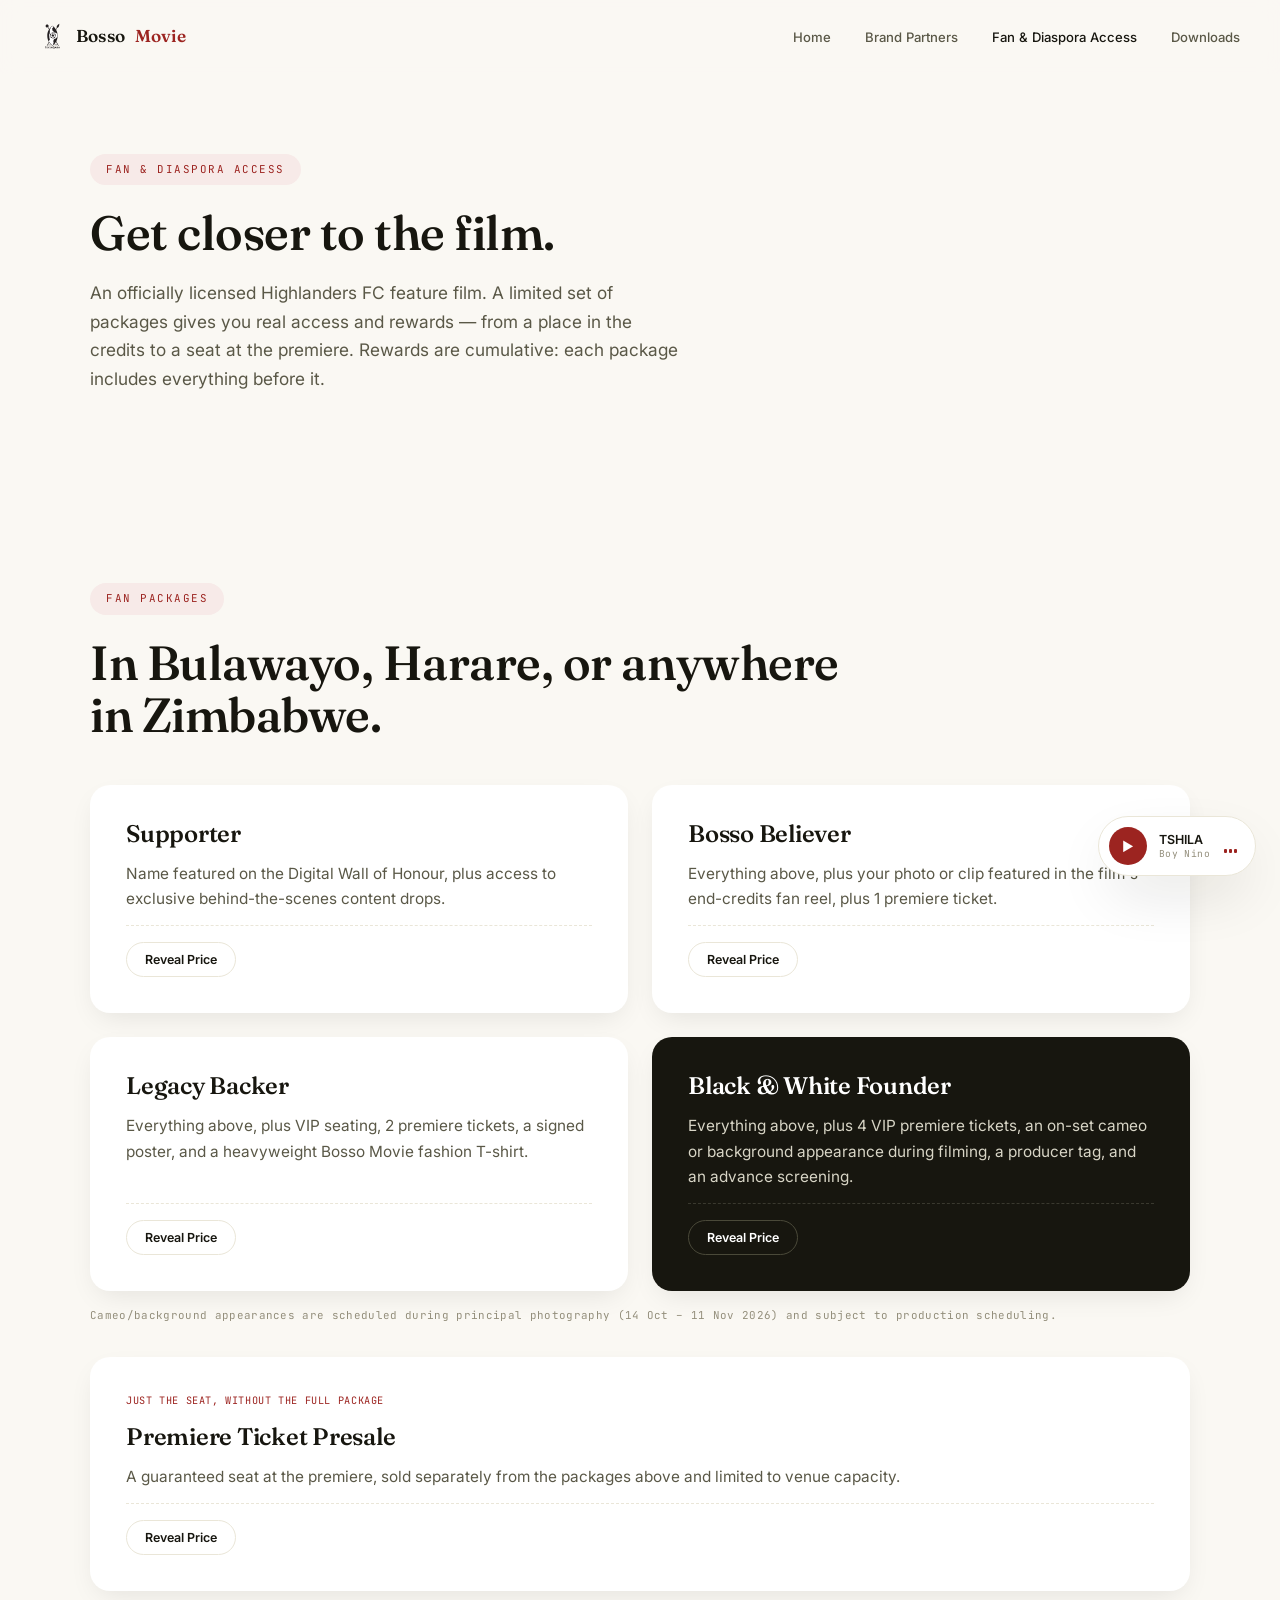
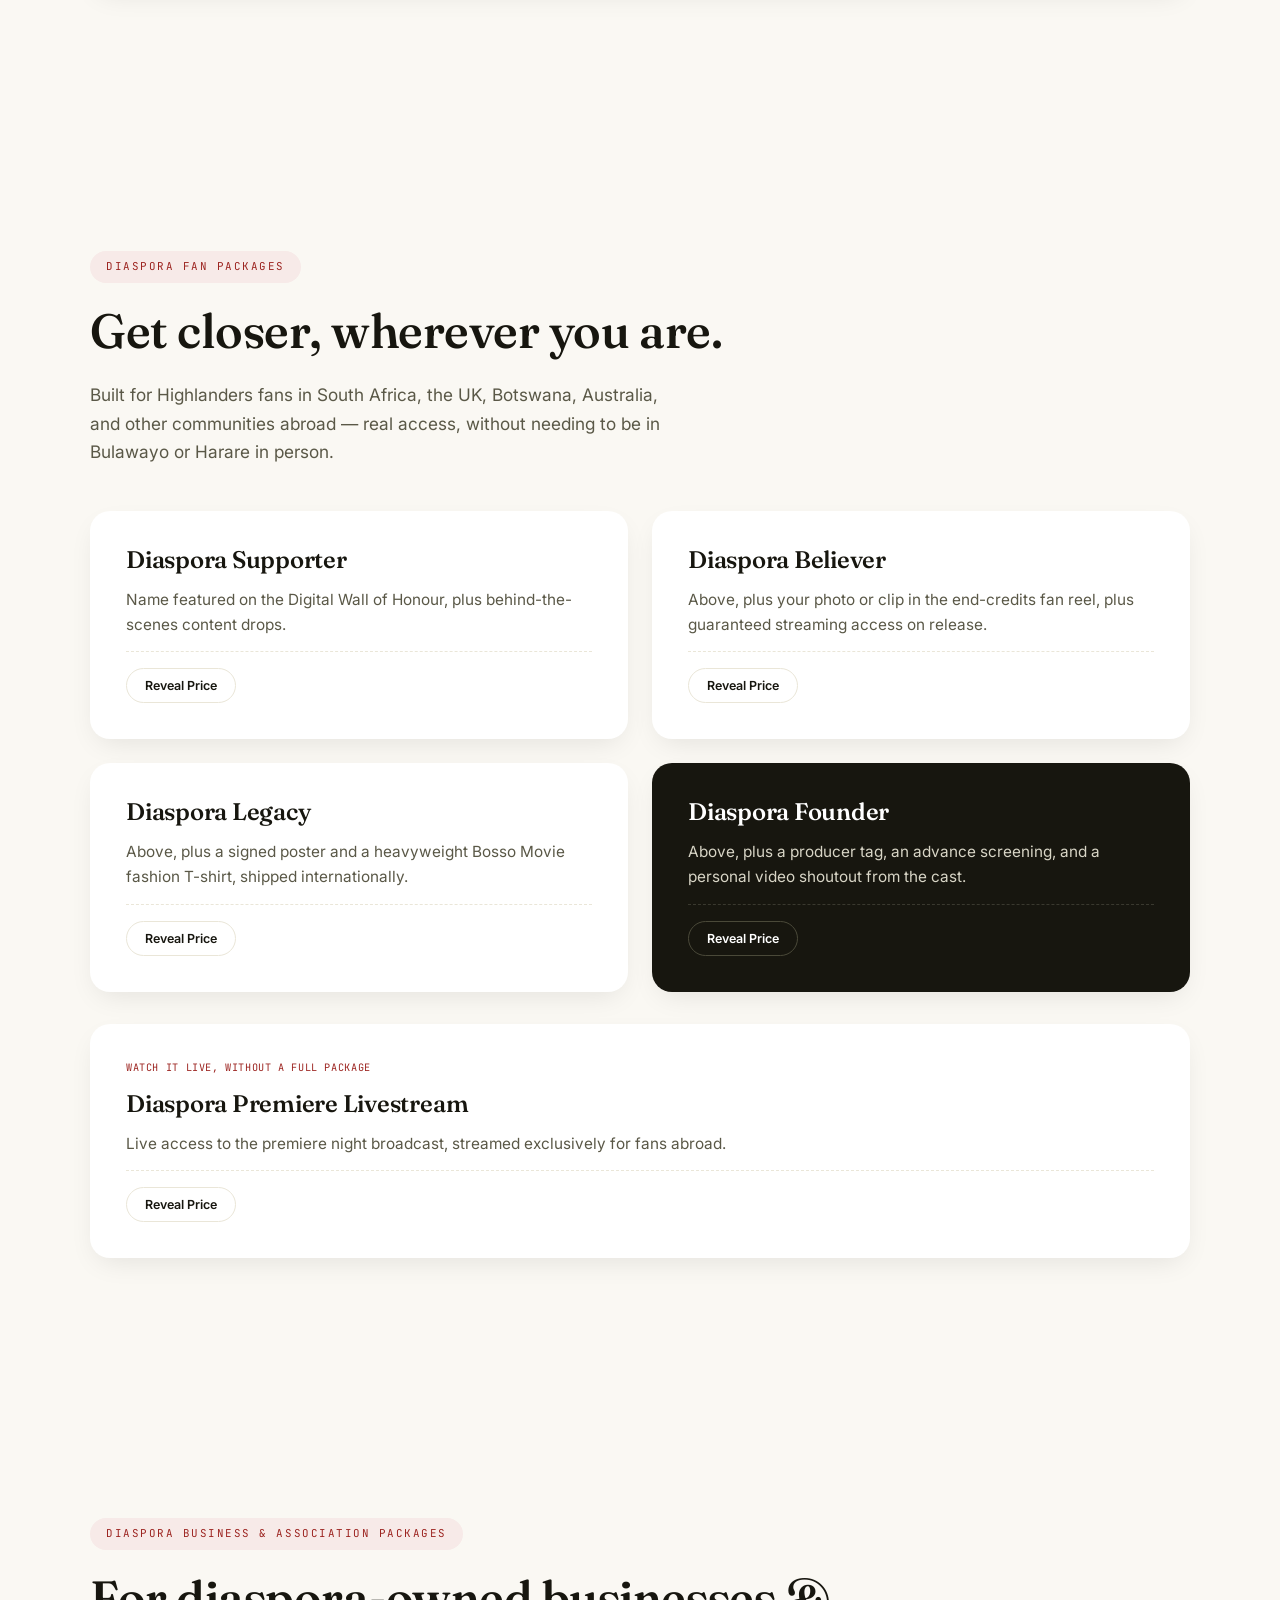
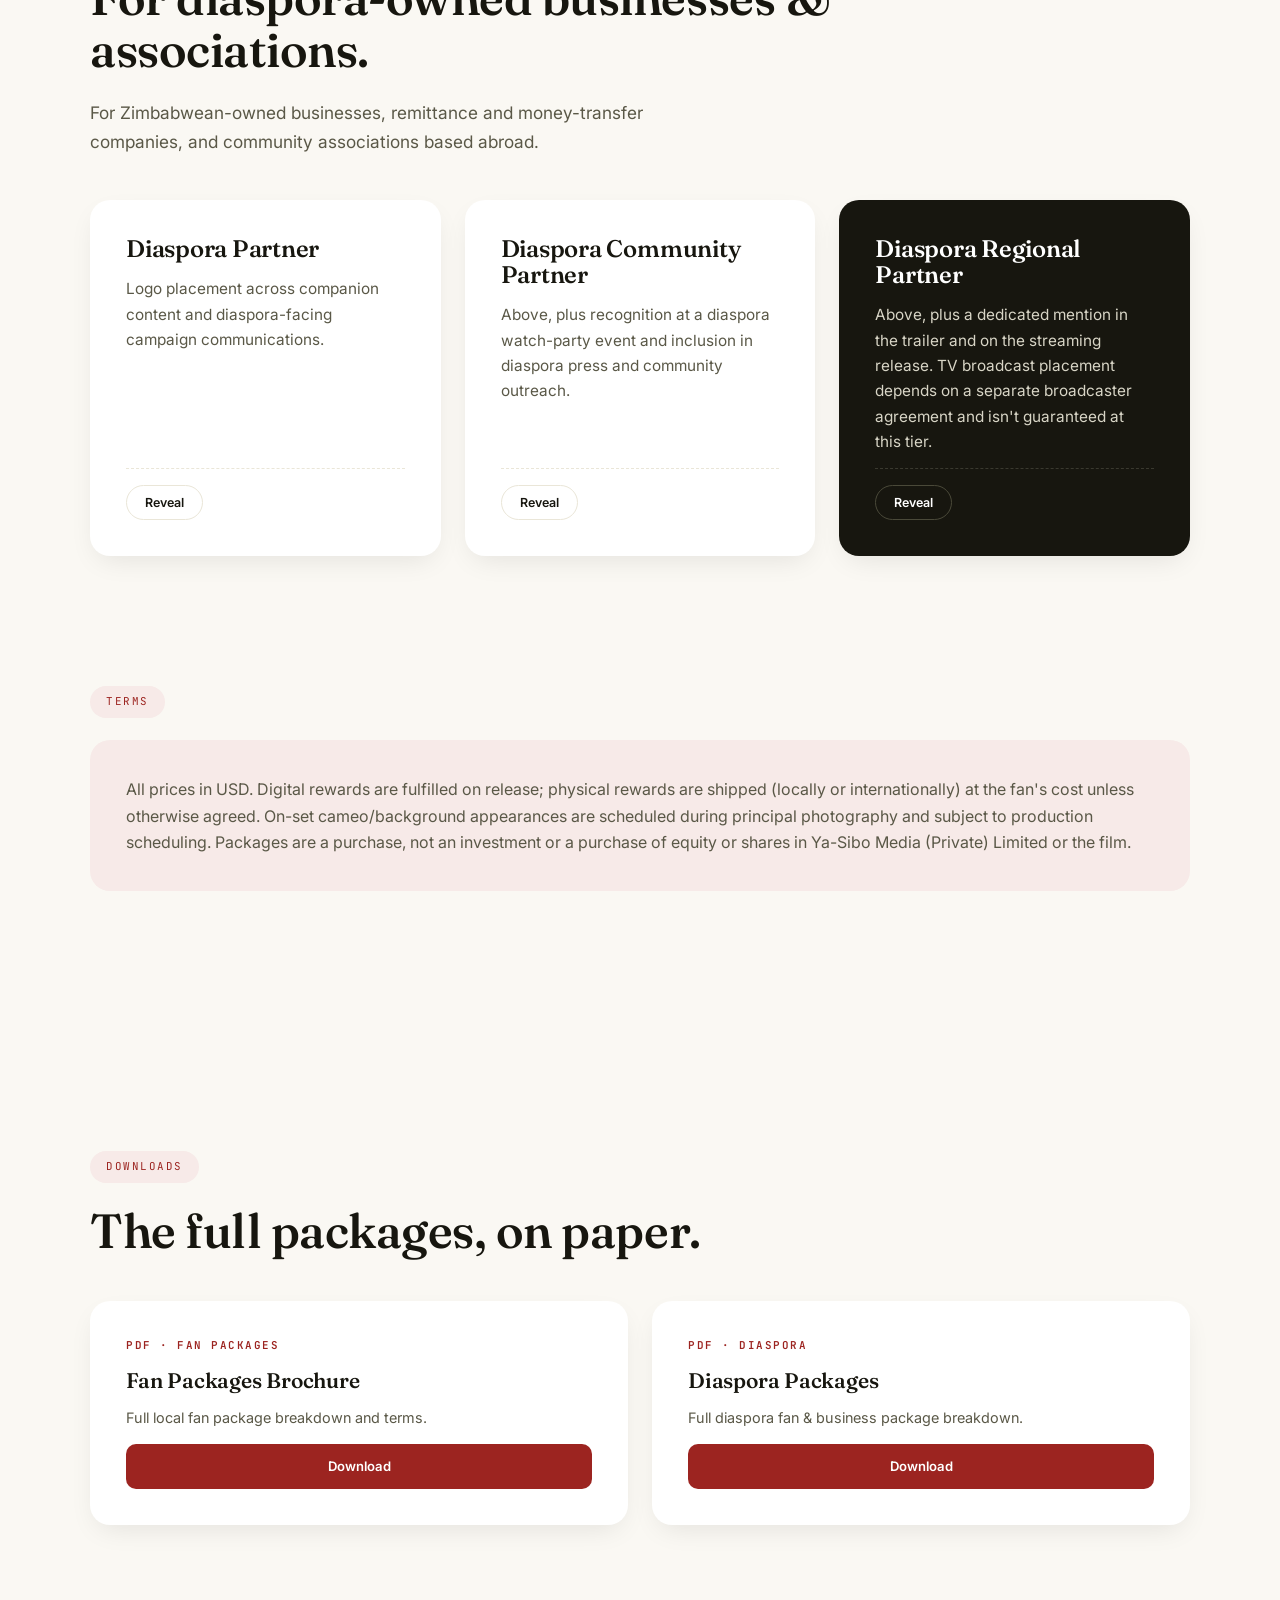
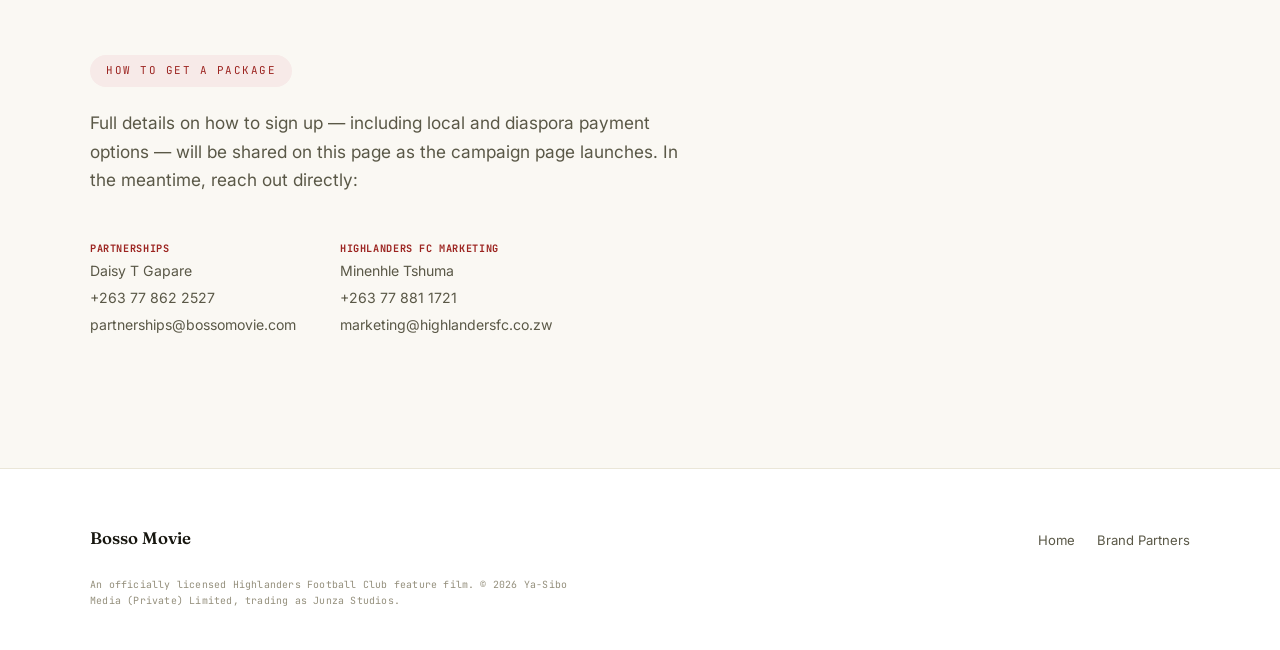
==== commit 44e4f97e: "Add files via upload" ====
--- a/fan-access.html
+++ b/fan-access.html
@@ -3,14 +3,28 @@
 <head>
 <meta charset="UTF-8">
 <meta name="viewport" content="width=device-width, initial-scale=1.0">
-<title>Fan &amp; Diaspora Access — Born into the Black and White</title>
-<meta name="description" content="Fan and diaspora packages for Born into the Black and White, an officially licensed Highlanders FC feature film.">
+<title>Fan &amp; Diaspora Access — Bosso Movie (Born into the Black and White)</title>
+<meta name="description" content="Fan and diaspora packages for Bosso Movie: Born into the Black and White, an officially licensed Highlanders FC feature film.">
+<meta name="robots" content="index, follow">
+<link rel="canonical" href="https://www.bossomovie.com/fan-access.html">
+<meta property="og:type" content="website">
+<meta property="og:site_name" content="Bosso Movie">
+<meta property="og:title" content="Fan &amp; Diaspora Access — Bosso Movie">
+<meta property="og:description" content="A place in the credits, a seat at the premiere — fan and diaspora packages for Bosso Movie.">
+<meta property="og:image" content="https://www.bossomovie.com/assets/poster.png">
+<meta property="og:url" content="https://www.bossomovie.com/fan-access.html">
+<meta name="twitter:card" content="summary_large_image">
+<meta name="twitter:title" content="Fan &amp; Diaspora Access — Bosso Movie">
+<meta name="twitter:image" content="https://www.bossomovie.com/assets/poster.png">
+<link rel="icon" href="favicon.svg" type="image/svg+xml">
+<link rel="icon" href="favicon.ico" sizes="any">
+<link rel="apple-touch-icon" href="assets/favicon/apple-touch-icon.png">
 <link rel="stylesheet" href="style.css">
 </head>
 <body>
 
 <nav class="site-nav">
-  <div class="brand">Born into the <span>Black &amp; White</span></div>
+  <div class="brand" style="display:flex;align-items:center;gap:10px;"><img src="assets/highlanders-logo.svg" alt="" style="height:26px;width:auto;" aria-hidden="true">Bosso <span>Movie</span></div>
   <ul>
     <li><a href="index.html">Home</a></li>
     <li><a href="partners.html">Brand Partners</a></li>
@@ -175,7 +189,7 @@
     <div class="eyebrow reveal">How To Get A Package</div>
     <p class="lede reveal">Full details on how to sign up — including local and diaspora payment options — will be shared on this page as the campaign page launches. In the meantime, reach out directly:</p>
     <div class="contact-people reveal">
-      <div class="who"><b>Partnerships</b>Daisy T Gapare<br>+263 77 862 2527<br>junzatv@gnail.com</div>
+      <div class="who"><b>Partnerships</b>Daisy T Gapare<br>+263 77 862 2527<br>partnerships@bossomovie.com</div>
       <div class="who"><b>Highlanders FC Marketing</b>Minenhle Tshuma<br>+263 77 881 1721<br>marketing@highlandersfc.co.zw</div>
     </div>
   </div>
@@ -184,7 +198,7 @@
 <footer>
   <div class="wrap">
     <div class="footer-row">
-      <div class="brand">Born into the Black &amp; White</div>
+      <div class="brand">Bosso Movie</div>
       <ul>
         <li><a href="index.html">Home</a></li>
         <li><a href="partners.html">Brand Partners</a></li>
--- a/style.css
+++ b/style.css
@@ -312,6 +312,26 @@
 .contact-people .who{font-family:'Inter';font-size:0.88rem;line-height:1.9;color:var(--ink-soft);}
 .contact-people .who b{font-family:'JetBrains Mono';color:var(--accent);display:block;font-size:0.64rem;letter-spacing:0.06em;text-transform:uppercase;}
 
-/* ---------- TERMS ---------- */
+/* ---------- COLLABORATION / LOGO STRIP ---------- */
+.collab{padding:60px 0;}
+.collab-card{
+  display:flex;align-items:center;justify-content:center;gap:44px;flex-wrap:wrap;
+  padding:44px;text-align:center;
+}
+.collab-logos{display:flex;align-items:center;gap:28px;flex-wrap:wrap;justify-content:center;}
+.collab-logos img{height:64px;width:auto;object-fit:contain;}
+.collab-logos .x{font-family:'Fraunces';font-size:1.4rem;color:var(--muted);font-style:italic;}
+.collab-copy{max-width:480px;text-align:left;}
+.collab-copy p{color:var(--ink-soft);font-size:0.98rem;}
+@media (max-width:780px){
+  .collab-card{flex-direction:column;text-align:center;}
+  .collab-copy{text-align:center;}
+}
+
+/* ---------- TRUST STRIP (logo variant) ---------- */
+.trust-logos{display:flex;align-items:center;gap:24px;}
+.trust-logos img{height:34px;width:auto;object-fit:contain;}
+.trust-logos .x{font-family:'Fraunces';font-style:italic;color:var(--muted);font-size:1rem;}
+
 .terms-block{background:var(--accent-soft);border-radius:var(--radius);padding:36px;}
 .terms-block p{color:var(--ink-soft);}
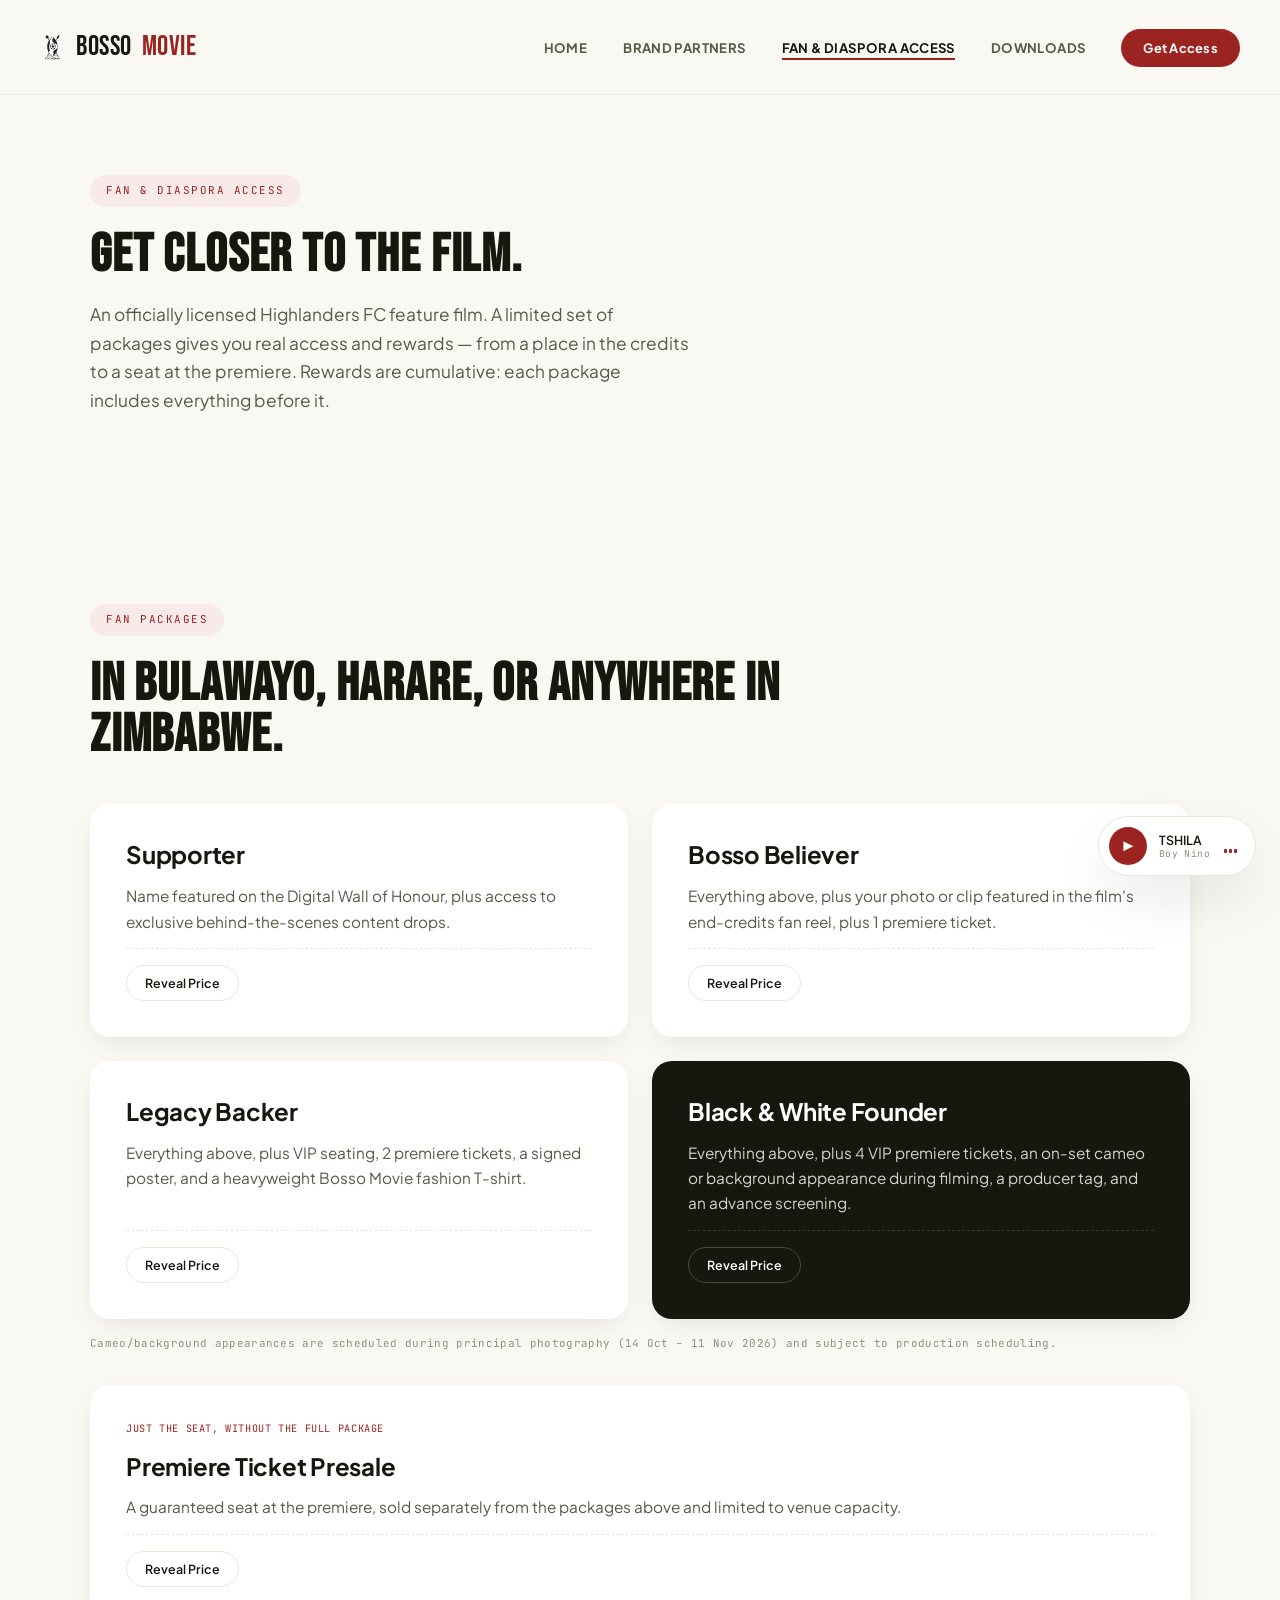
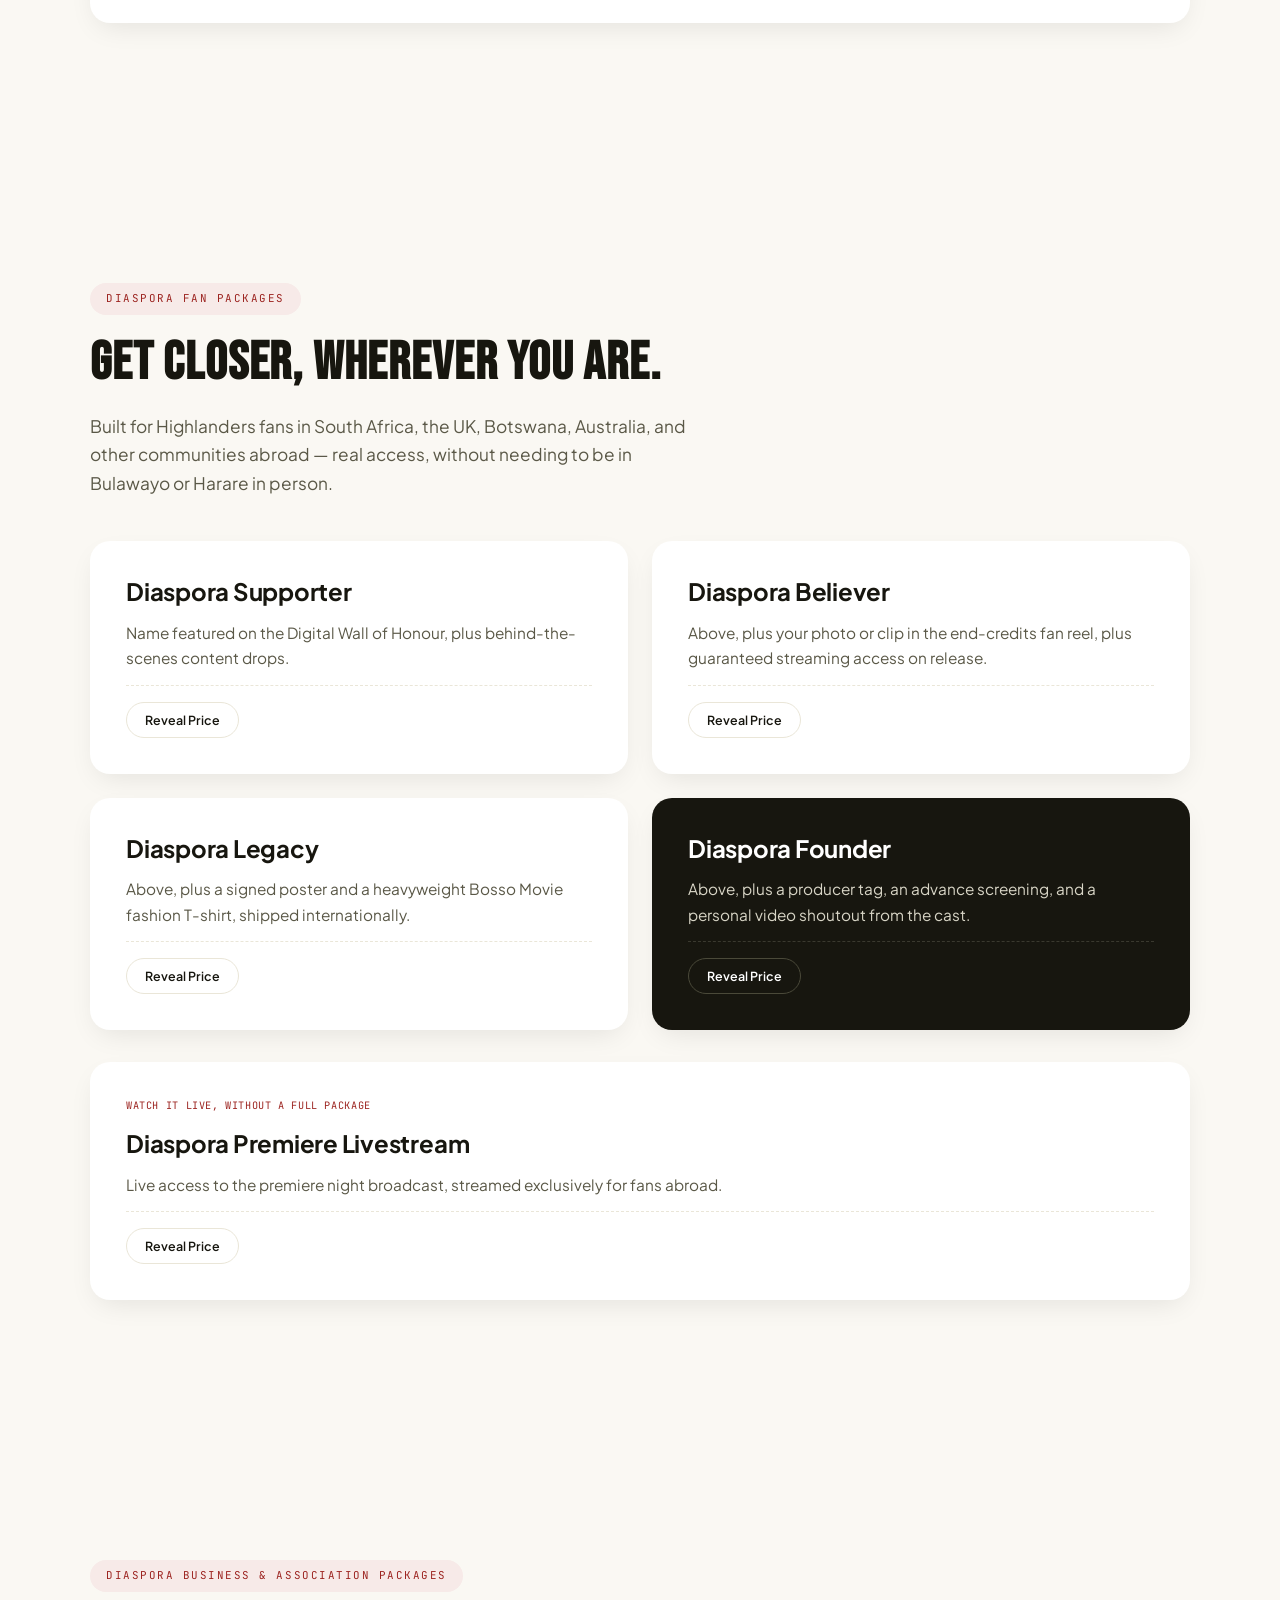
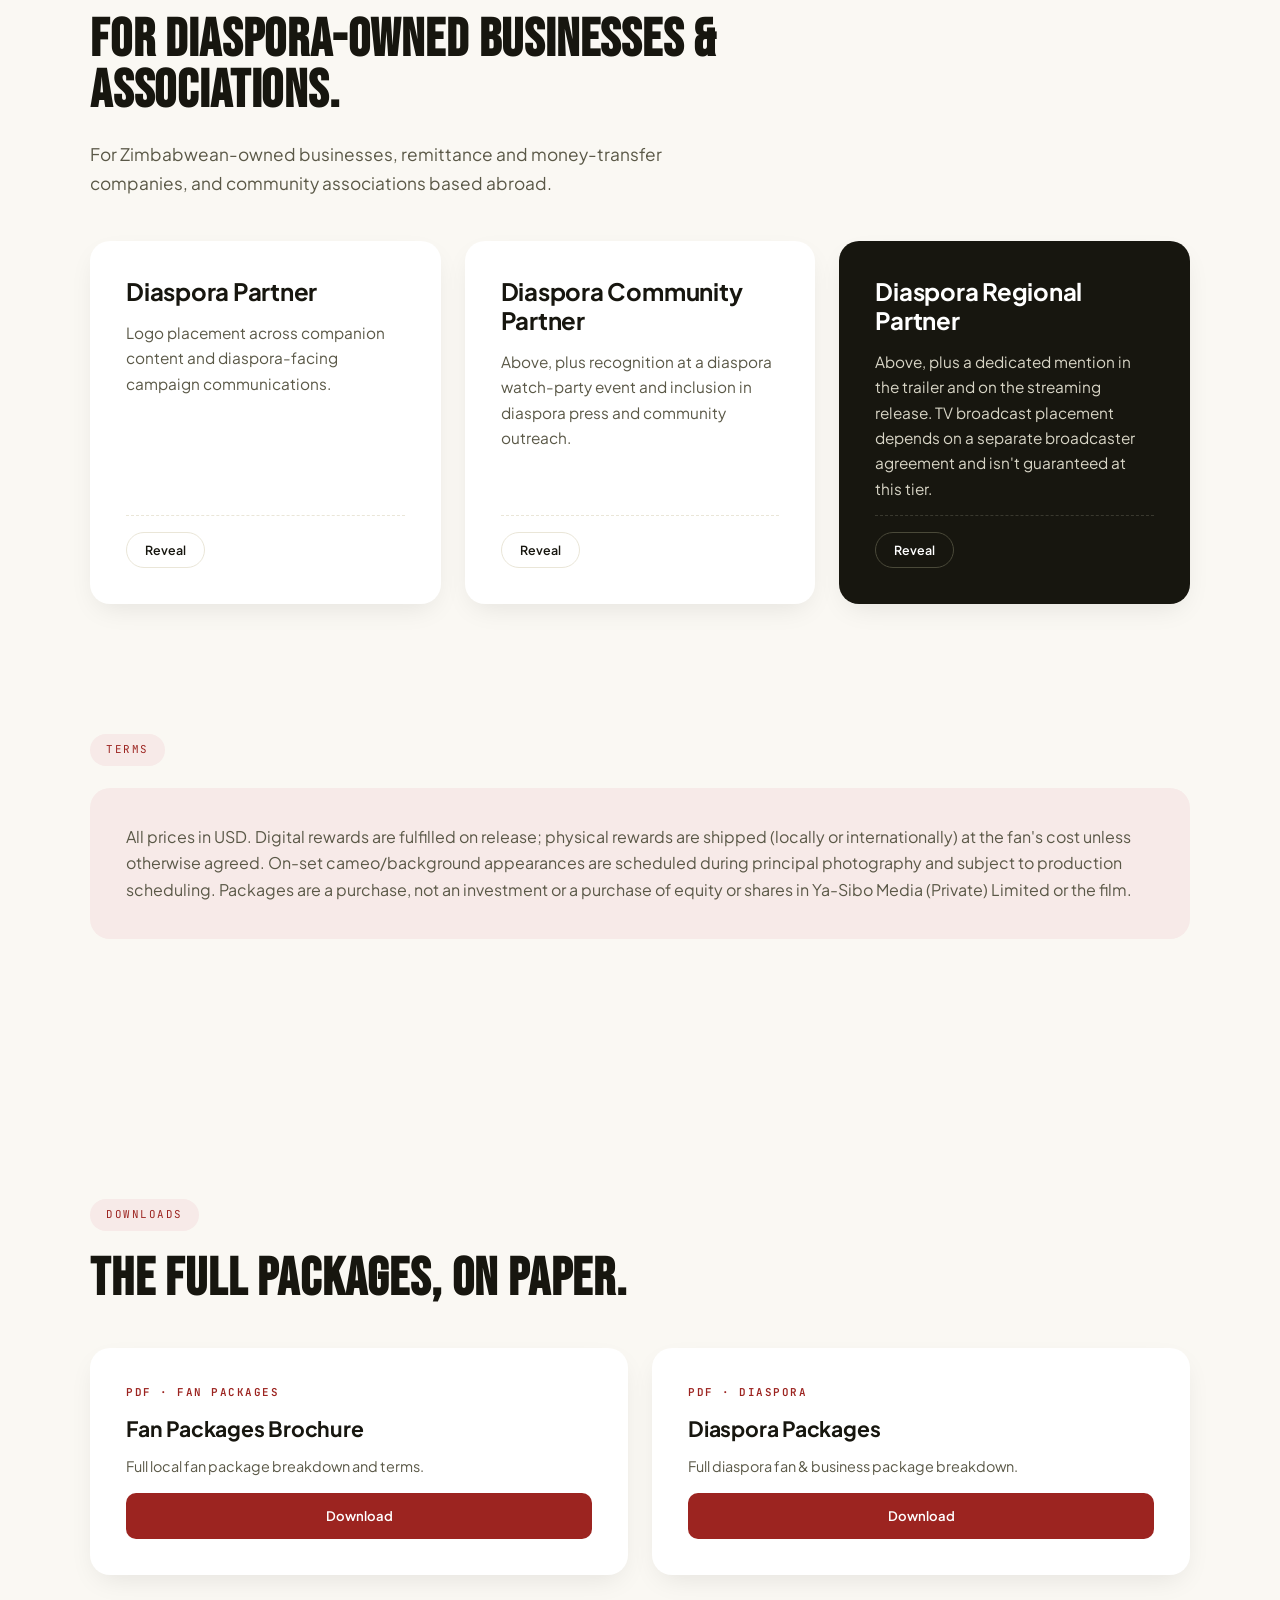
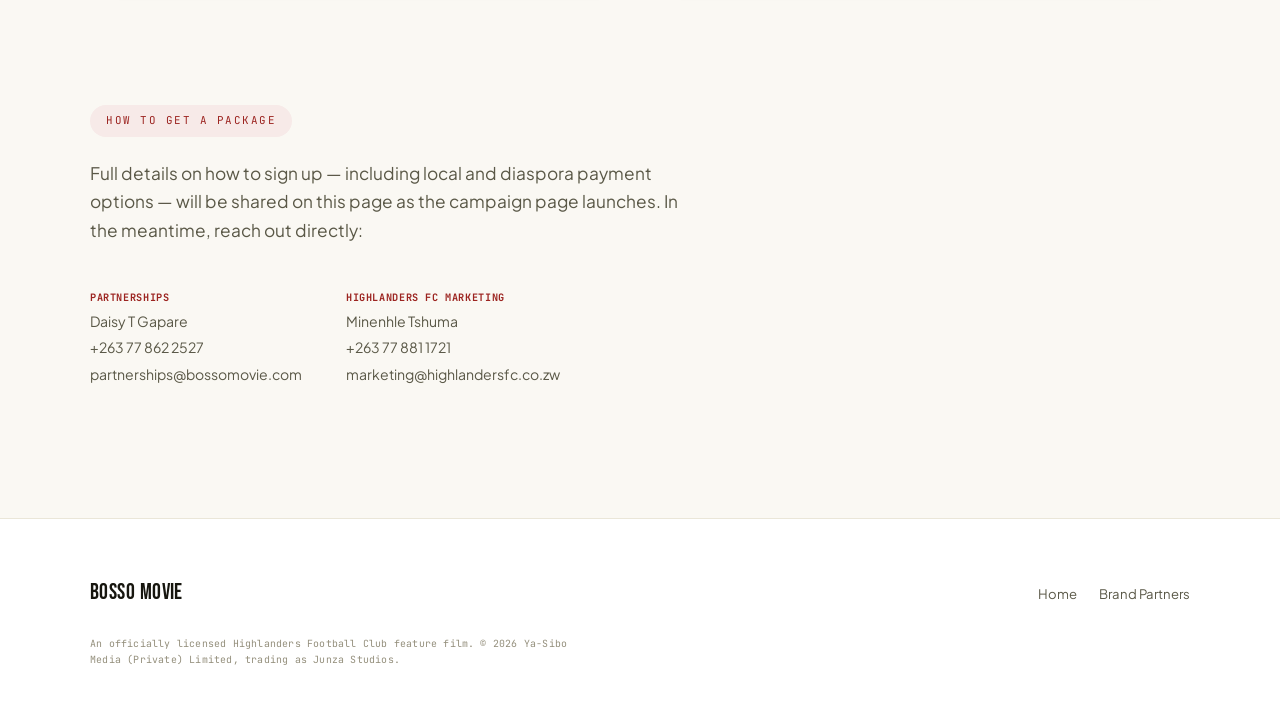
==== commit 8186c4e1: "Add files via upload" ====
--- a/fan-access.html
+++ b/fan-access.html
@@ -30,6 +30,7 @@
     <li><a href="partners.html">Brand Partners</a></li>
     <li><a href="fan-access.html" class="active">Fan &amp; Diaspora Access</a></li>
     <li><a href="#downloads">Downloads</a></li>
+    <li><a href="#downloads" class="nav-cta">Get Access</a></li>
   </ul>
   <button class="menu-toggle" aria-label="Menu">MENU</button>
 </nav>
--- a/style.css
+++ b/style.css
@@ -1,4 +1,4 @@
-@import url('https://fonts.googleapis.com/css2?family=Fraunces:opsz,wght@9..144,400;9..144,500;9..144,600;9..144,700&family=Inter:wght@400;500;600;700&family=JetBrains+Mono:wght@500;600&display=swap');
+@import url('https://fonts.googleapis.com/css2?family=Bebas+Neue&family=Plus+Jakarta+Sans:ital,wght@0,400;0,500;0,600;0,700;0,800;1,500;1,600&family=JetBrains+Mono:wght@500;600;700&display=swap');
 
 :root{
   --bg:#faf8f3;
@@ -23,16 +23,22 @@
 body{
   background:var(--bg);
   color:var(--ink);
-  font-family:'Inter', sans-serif;
+  font-family:'Plus Jakarta Sans', sans-serif;
   line-height:1.65;
   -webkit-font-smoothing:antialiased;
 }
-h1,h2,h3,.display{
-  font-family:'Fraunces', serif;
-  font-optical-sizing:auto;
-  font-weight:560;
+h1,h2,.display{
+  font-family:'Bebas Neue', sans-serif;
+  text-transform:uppercase;
+  letter-spacing:0.015em;
+  line-height:0.94;
+  color:var(--ink);
+}
+h3{
+  font-family:'Plus Jakarta Sans', sans-serif;
+  font-weight:700;
   letter-spacing:-0.01em;
-  line-height:1.08;
+  line-height:1.2;
   color:var(--ink);
 }
 .label{
@@ -66,19 +72,38 @@
 
 /* ---------- NAV ---------- */
 nav.site-nav{
-  position:sticky;top:0;z-index:100;background:rgba(250,248,243,0.88);
-  backdrop-filter:blur(10px);border-bottom:1px solid transparent;
+  position:sticky;top:0;z-index:100;background:rgba(250,248,243,0.92);
+  backdrop-filter:blur(10px);border-bottom:1px solid var(--line);
   display:flex;align-items:center;justify-content:space-between;
-  padding:22px 40px;transition:box-shadow .3s, border-color .3s;
-}
-nav.site-nav.scrolled{border-color:var(--line);box-shadow:0 4px 20px rgba(23,22,15,0.04);}
-nav.site-nav .brand{font-family:'Fraunces';font-size:1.08rem;font-weight:600;letter-spacing:0.01em;}
+  padding:24px 40px;transition:box-shadow .3s, padding .3s;
+}
+nav.site-nav.scrolled{box-shadow:0 8px 30px rgba(23,22,15,0.07);padding:16px 40px;}
+nav.site-nav .brand{
+  font-family:'Bebas Neue';font-size:1.75rem;letter-spacing:0.02em;
+  text-transform:uppercase;color:var(--ink);
+}
 nav.site-nav .brand span{color:var(--accent);}
-nav.site-nav ul{display:flex;gap:34px;list-style:none;align-items:center;}
-nav.site-nav a{font-family:'Inter';font-size:0.82rem;font-weight:500;color:var(--ink-soft);transition:color .2s;}
-nav.site-nav a:hover{color:var(--accent);}
+nav.site-nav ul{display:flex;gap:36px;list-style:none;align-items:center;}
+nav.site-nav a{
+  font-family:'Plus Jakarta Sans';font-size:0.82rem;font-weight:700;letter-spacing:0.03em;
+  text-transform:uppercase;color:var(--ink-soft);transition:color .2s;position:relative;padding-bottom:4px;
+}
+nav.site-nav a::after{
+  content:'';position:absolute;left:0;right:100%;bottom:0;height:2px;background:var(--accent);
+  transition:right .25s var(--ease);
+}
+nav.site-nav a:hover{color:var(--ink);}
+nav.site-nav a:hover::after{right:0;}
 nav.site-nav a.active{color:var(--ink);}
-nav.site-nav .menu-toggle{display:none;background:none;border:1px solid var(--line);border-radius:8px;padding:8px 12px;color:var(--ink);font-family:'JetBrains Mono';font-size:0.68rem;cursor:pointer;}
+nav.site-nav a.active::after{right:0;}
+nav.site-nav .nav-cta{
+  font-family:'Plus Jakarta Sans';font-weight:700;font-size:0.8rem;letter-spacing:0.02em;
+  background:var(--accent);color:#fff;padding:11px 22px;border-radius:999px;text-transform:none;
+  transition:background .2s, transform .2s;
+}
+nav.site-nav .nav-cta::after{display:none;}
+nav.site-nav .nav-cta:hover{background:var(--accent-deep);color:#fff;transform:translateY(-2px);}
+nav.site-nav .menu-toggle{display:none;background:none;border:1.5px solid var(--ink);border-radius:8px;padding:8px 12px;color:var(--ink);font-family:'JetBrains Mono';font-weight:700;font-size:0.68rem;cursor:pointer;}
 @media (max-width:820px){
   nav.site-nav ul{display:none;}
   nav.site-nav .menu-toggle{display:block;}
@@ -87,7 +112,7 @@
 
 /* ---------- BUTTONS ---------- */
 .btn{
-  display:inline-flex;align-items:center;gap:10px;font-family:'Inter';font-weight:600;font-size:0.9rem;
+  display:inline-flex;align-items:center;gap:10px;font-family:'Plus Jakarta Sans';font-weight:600;font-size:0.9rem;
   padding:14px 26px;border-radius:999px;border:1px solid transparent;cursor:pointer;
   transition:transform .25s var(--ease), box-shadow .25s var(--ease), background .25s;
 }
@@ -107,7 +132,7 @@
   font-family:'JetBrains Mono';font-size:0.68rem;letter-spacing:0.14em;text-transform:uppercase;
   color:var(--accent);background:var(--accent-soft);padding:7px 16px;border-radius:999px;margin-bottom:22px;
 }
-.section-title{font-size:clamp(1.9rem,4.2vw,3rem);margin-bottom:24px;max-width:760px;}
+.section-title{font-size:clamp(2.1rem,4.6vw,3.4rem);margin-bottom:24px;max-width:800px;}
 .lede{font-size:1.08rem;max-width:600px;color:var(--ink-soft);}
 
 /* ---------- MINI PLAYER ---------- */
@@ -125,7 +150,7 @@
 .player button:hover{background:var(--accent-deep);}
 .player button:focus-visible{outline:2px solid var(--accent);outline-offset:2px;}
 .player .meta{display:flex;flex-direction:column;line-height:1.15;}
-.player .meta .track{font-family:'Inter';font-weight:600;font-size:0.78rem;color:var(--ink);}
+.player .meta .track{font-family:'Plus Jakarta Sans';font-weight:600;font-size:0.78rem;color:var(--ink);}
 .player .meta .artist{font-family:'JetBrains Mono';font-size:0.6rem;letter-spacing:0.04em;color:var(--muted);}
 .eq{display:flex;align-items:flex-end;gap:2px;height:14px;margin-left:2px;}
 .eq span{width:3px;background:var(--accent);height:4px;border-radius:1px;animation:eq 0.9s ease-in-out infinite;animation-play-state:paused;}
@@ -139,7 +164,7 @@
 .hero{padding:70px 0 100px;overflow:hidden;}
 .hero .wrap{display:grid;grid-template-columns:1.05fr 0.95fr;gap:64px;align-items:center;}
 .hero-copy .eyebrow{margin-bottom:26px;}
-.hero-copy h1{font-size:clamp(2.3rem,4.6vw,3.6rem);margin-bottom:26px;}
+.hero-copy h1{font-size:clamp(2.6rem,5.2vw,4.3rem);margin-bottom:26px;}
 .hero-copy h1 em{color:var(--accent);font-style:normal;}
 .hero-copy p.lede{margin-bottom:36px;}
 .hero-actions{display:flex;gap:14px;flex-wrap:wrap;}
@@ -174,8 +199,8 @@
 .story-copy{max-width:64ch;}
 .story-copy p{font-size:1.12rem;margin-bottom:22px;color:var(--ink-soft);}
 .story-copy .theme-q{
-  font-family:'Fraunces';font-weight:560;font-size:clamp(1.4rem,2.6vw,2rem);color:var(--ink);
-  border-left:3px solid var(--accent);padding-left:24px;margin:38px 0;line-height:1.35;font-style:italic;
+  font-family:'Plus Jakarta Sans';font-weight:600;font-style:italic;font-size:clamp(1.4rem,2.6vw,2rem);color:var(--ink);
+  border-left:3px solid var(--accent);padding-left:24px;margin:38px 0;line-height:1.35;
 }
 .veil-note{font-family:'JetBrains Mono';font-size:0.68rem;letter-spacing:0.08em;color:var(--muted);margin-top:8px;}
 
@@ -204,7 +229,7 @@
 .press-grid{display:grid;grid-template-columns:repeat(3,1fr);gap:24px;margin-top:48px;}
 .press-card{min-height:190px;display:flex;flex-direction:column;justify-content:space-between;}
 .press-card .kind{color:var(--accent);margin-bottom:2px;}
-.press-card h3{font-size:1.28rem;margin:12px 0 8px;font-family:'Fraunces';font-weight:560;line-height:1.3;}
+.press-card h3{font-size:1.28rem;margin:12px 0 8px;line-height:1.3;}
 .press-card p.src-name{font-size:0.85rem;color:var(--muted);}
 .press-card .src{margin-top:18px;font-family:'JetBrains Mono';font-size:0.65rem;color:var(--accent);}
 .press-card.placeholder{opacity:0.55;border:1.5px dashed var(--line);box-shadow:none;justify-content:center;align-items:center;text-align:center;}
@@ -223,7 +248,7 @@
 /* ---------- FOOTER ---------- */
 footer{background:var(--surface);border-top:1px solid var(--line);padding:56px 0 40px;}
 .footer-row{display:flex;justify-content:space-between;align-items:center;flex-wrap:wrap;gap:16px;}
-footer .brand{font-family:'Fraunces';font-weight:600;font-size:1.05rem;}
+footer .brand{font-family:'Bebas Neue';font-size:1.4rem;letter-spacing:0.02em;text-transform:uppercase;}
 footer ul{list-style:none;display:flex;gap:22px;flex-wrap:wrap;}
 footer a{font-size:0.82rem;color:var(--ink-soft);}
 footer a:hover{color:var(--accent);}
@@ -239,7 +264,7 @@
 .data-table th, .data-table td{text-align:left;padding:18px 24px;border-bottom:1px solid var(--line);font-size:0.9rem;}
 .data-table tr:last-child td{border-bottom:none;}
 .data-table th{font-family:'JetBrains Mono';font-size:0.62rem;letter-spacing:0.1em;color:var(--accent);text-transform:uppercase;background:var(--accent-soft);}
-.data-table td.phase{font-family:'Fraunces';font-weight:600;font-size:1.05rem;}
+.data-table td.phase{font-family:'Plus Jakarta Sans';font-weight:700;font-size:1rem;}
 
 /* ---------- WHY GRID ---------- */
 .why-grid{display:grid;grid-template-columns:repeat(2,1fr);gap:24px;margin-top:16px;}
@@ -258,7 +283,7 @@
 .tier-card .cap{font-family:'JetBrains Mono';font-size:0.6rem;color:var(--muted);letter-spacing:0.05em;}
 .reveal-row{display:flex;align-items:center;gap:14px;margin-top:auto;padding-top:16px;border-top:1px dashed var(--line);}
 .reveal-btn{
-  font-family:'Inter';font-weight:600;font-size:0.78rem;
+  font-family:'Plus Jakarta Sans';font-weight:600;font-size:0.78rem;
   background:transparent;color:var(--ink);border:1px solid var(--line);border-radius:999px;padding:9px 18px;cursor:pointer;
   transition:border-color .2s, color .2s;
 }
@@ -285,7 +310,7 @@
 .dl-card h3{font-size:1.32rem;}
 .dl-card p{font-size:0.9rem;color:var(--ink-soft);}
 .dl-card a.dl-btn{
-  margin-top:auto;font-family:'Inter';font-weight:600;font-size:0.82rem;
+  margin-top:auto;font-family:'Plus Jakarta Sans';font-weight:600;font-size:0.82rem;
   background:var(--accent);color:#fff;padding:12px 18px;text-align:center;border-radius:10px;
   transition:background .2s;
 }
@@ -298,18 +323,18 @@
 .field label{font-family:'JetBrains Mono';font-size:0.64rem;letter-spacing:0.08em;text-transform:uppercase;color:var(--ink-soft);display:block;margin-bottom:8px;}
 .field input, .field select, .field textarea{
   width:100%;background:var(--surface);border:1px solid var(--line);border-radius:10px;
-  color:var(--ink);font-family:'Inter';font-size:0.96rem;padding:13px 14px;transition:border-color .2s;
+  color:var(--ink);font-family:'Plus Jakarta Sans';font-size:0.96rem;padding:13px 14px;transition:border-color .2s;
 }
 .field input:focus, .field select:focus, .field textarea:focus{ outline:none;border-color:var(--accent); }
 button.submit{
   margin-top:4px;align-self:flex-start;background:var(--accent);color:#fff;border:none;border-radius:999px;
-  font-family:'Inter';font-weight:600;font-size:0.9rem;padding:15px 30px;cursor:pointer;transition:background .2s, transform .25s;
+  font-family:'Plus Jakarta Sans';font-weight:600;font-size:0.9rem;padding:15px 30px;cursor:pointer;transition:background .2s, transform .25s;
 }
 button.submit:hover{background:var(--accent-deep);transform:translateY(-2px);}
 button.submit:focus-visible{outline:2px solid var(--accent);outline-offset:2px;}
 .form-status{font-family:'JetBrains Mono';font-size:0.7rem;color:var(--muted);min-height:1.2em;}
 .contact-people{margin-top:44px;display:flex;gap:44px;flex-wrap:wrap;}
-.contact-people .who{font-family:'Inter';font-size:0.88rem;line-height:1.9;color:var(--ink-soft);}
+.contact-people .who{font-family:'Plus Jakarta Sans';font-size:0.88rem;line-height:1.9;color:var(--ink-soft);}
 .contact-people .who b{font-family:'JetBrains Mono';color:var(--accent);display:block;font-size:0.64rem;letter-spacing:0.06em;text-transform:uppercase;}
 
 /* ---------- COLLABORATION / LOGO STRIP ---------- */
@@ -320,7 +345,7 @@
 }
 .collab-logos{display:flex;align-items:center;gap:28px;flex-wrap:wrap;justify-content:center;}
 .collab-logos img{height:64px;width:auto;object-fit:contain;}
-.collab-logos .x{font-family:'Fraunces';font-size:1.4rem;color:var(--muted);font-style:italic;}
+.collab-logos .x{font-family:'Plus Jakarta Sans';font-weight:600;font-size:1.4rem;color:var(--muted);font-style:italic;}
 .collab-copy{max-width:480px;text-align:left;}
 .collab-copy p{color:var(--ink-soft);font-size:0.98rem;}
 @media (max-width:780px){
@@ -331,7 +356,7 @@
 /* ---------- TRUST STRIP (logo variant) ---------- */
 .trust-logos{display:flex;align-items:center;gap:24px;}
 .trust-logos img{height:34px;width:auto;object-fit:contain;}
-.trust-logos .x{font-family:'Fraunces';font-style:italic;color:var(--muted);font-size:1rem;}
+.trust-logos .x{font-family:'Plus Jakarta Sans';font-weight:600;font-style:italic;color:var(--muted);font-size:1rem;}
 
 .terms-block{background:var(--accent-soft);border-radius:var(--radius);padding:36px;}
 .terms-block p{color:var(--ink-soft);}
